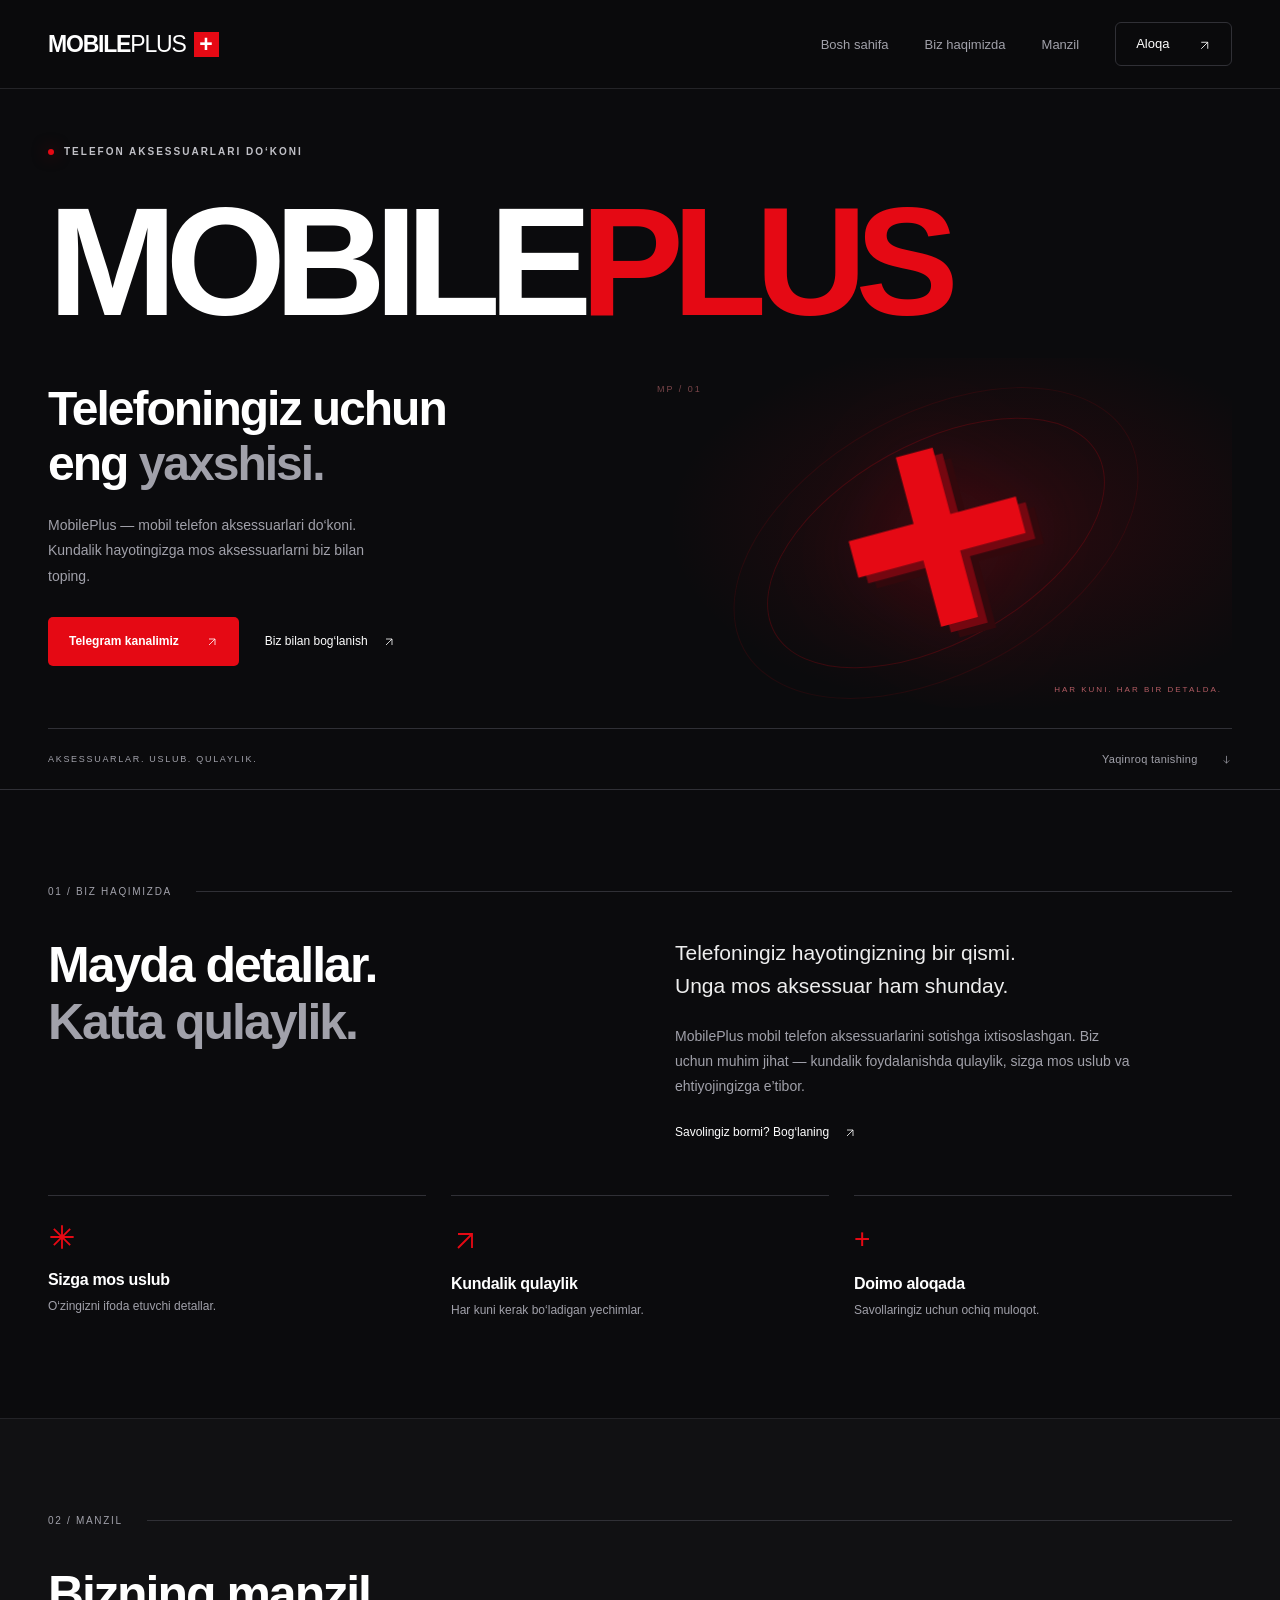
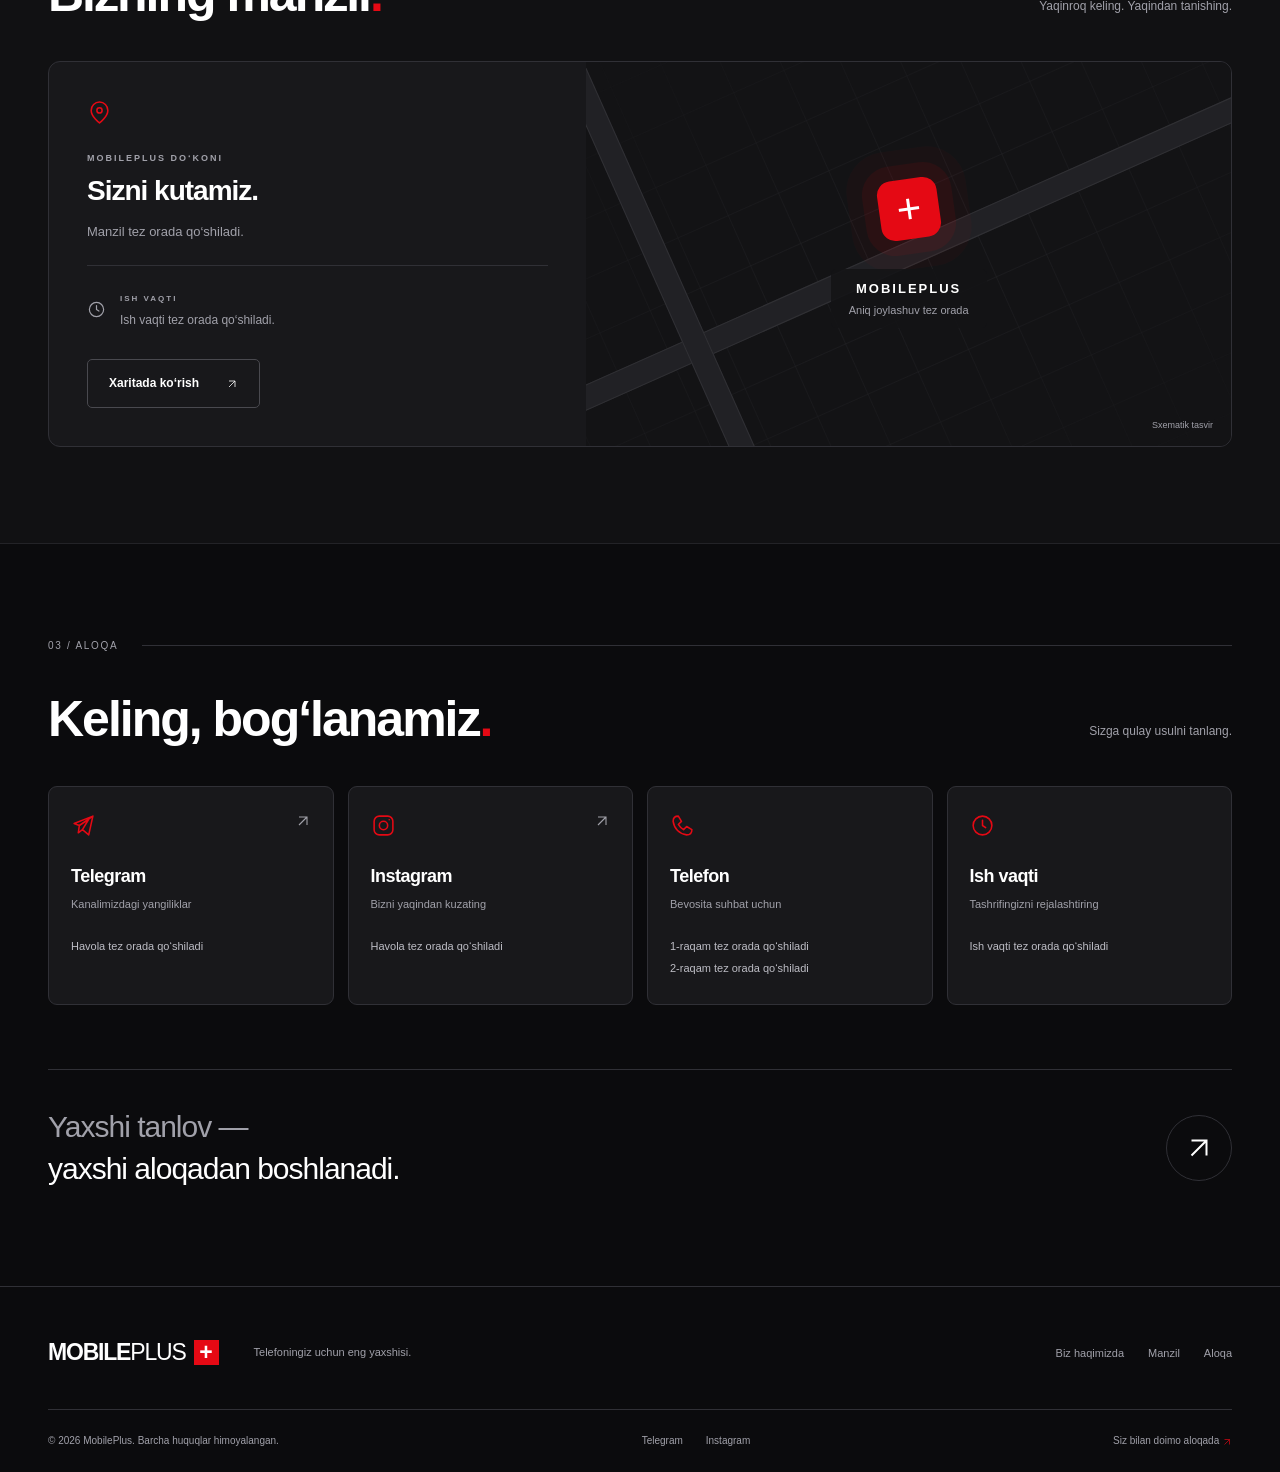
==== index.html @ b14b5998 "Build responsive Uzbek MobilePlus website" ====
<!doctype html>
<html lang="uz">
<head>
  <meta charset="utf-8">
  <meta name="viewport" content="width=device-width, initial-scale=1">
  <meta name="theme-color" content="#0B0B0D">
  <meta name="description" content="MobilePlus — telefoningiz uchun aksessuarlar do‘koni. Biz haqimizda, manzil va bog‘lanish ma’lumotlari.">
  <title>MobilePlus — Telefoningiz uchun eng yaxshisi</title>
  <link rel="stylesheet" href="styles.css">
  <script src="script.js" defer></script>
</head>
<body>
  <a class="skip-link" href="#main">Asosiy mazmunga o‘tish</a>
  <header class="header">
    <div class="container nav-wrap">
      <a class="logo" href="#bosh" aria-label="MobilePlus — bosh sahifa">MOBILE<span>PLUS</span><i aria-hidden="true">+</i></a>
      <button class="menu-toggle" aria-expanded="false" aria-controls="navigation" aria-label="Menyuni ochish"><span></span><span></span></button>
      <nav id="navigation" aria-label="Asosiy navigatsiya">
        <a href="#bosh">Bosh sahifa</a><a href="#haqimizda">Biz haqimizda</a><a href="#manzil">Manzil</a><a class="nav-contact" href="#aloqa">Aloqa <span aria-hidden="true">↗</span></a>
      </nav>
    </div>
  </header>
  <main id="main">
    <section id="bosh" class="hero">
      <div class="container hero-inner">
        <div class="eyebrow"><span class="red-dot"></span> TELEFON AKSESSUARLARI DO‘KONI</div>
        <h1>MOBILE<span>PLUS</span></h1>
        <div class="hero-bottom">
          <div class="hero-copy"><h2>Telefoningiz uchun<br>eng <em>yaxshisi.</em></h2><p data-description>MobilePlus — mobil telefon aksessuarlari do‘koni. Kundalik hayotingizga mos aksessuarlarni biz bilan toping.</p>
            <div class="actions"><a class="button primary" data-link="telegram" href="#aloqa">Telegram kanalimiz <span aria-hidden="true">↗</span></a><a class="text-link" href="#aloqa">Biz bilan bog‘lanish <span aria-hidden="true">↗</span></a></div>
          </div>
          <div class="hero-art" aria-hidden="true"><div class="orbit orbit-one"></div><div class="orbit orbit-two"></div><div class="art-plus">+</div><span class="art-label">HAR KUNI. HAR BIR DETALDA.</span><span class="art-coordinate">MP / 01</span></div>
        </div>
        <div class="hero-foot"><span>AKSESSUARLAR. USLUB. QULAYLIK.</span><a href="#haqimizda">Yaqinroq tanishing <span aria-hidden="true">↓</span></a></div>
      </div>
    </section>
    <section id="haqimizda" class="section about container reveal">
      <div class="section-label"><span>01 / BIZ HAQIMIZDA</span><span class="line"></span></div>
      <div class="about-grid"><h2>Mayda detallar.<br><span>Katta qulaylik.</span></h2><div><p class="lead">Telefoningiz hayotingizning bir qismi.<br>Unga mos aksessuar ham shunday.</p><p>MobilePlus mobil telefon aksessuarlarini sotishga ixtisoslashgan. Biz uchun muhim jihat — kundalik foydalanishda qulaylik, sizga mos uslub va ehtiyojingizga e’tibor.</p><a class="text-link" href="#aloqa">Savolingiz bormi? Bog‘laning <span aria-hidden="true">↗</span></a></div></div>
      <div class="values"><div><span class="value-icon" aria-hidden="true"><svg class="value-star" viewBox="0 0 24 24" fill="none" stroke="currentColor" stroke-width="1.6"><path d="M12 2v20M2 12h20M5 5l14 14M5 19 19 5"/></svg></span><h3>Sizga mos uslub</h3><p>O‘zingizni ifoda etuvchi detallar.</p></div><div><span class="value-icon" aria-hidden="true">↗</span><h3>Kundalik qulaylik</h3><p>Har kuni kerak bo‘ladigan yechimlar.</p></div><div><span class="value-icon" aria-hidden="true">+</span><h3>Doimo aloqada</h3><p>Savollaringiz uchun ochiq muloqot.</p></div></div>
    </section>
    <section id="manzil" class="section location-section reveal"><div class="container">
      <div class="section-label"><span>02 / MANZIL</span><span class="line"></span></div>
      <div class="section-heading"><h2>Bizning manzil<span class="red">.</span></h2><p>Yaqinroq keling. Yaqindan tanishing.</p></div>
      <div class="location-card"><div class="location-info"><span class="icon" data-icon="pin"></span><span class="small-label">MOBILEPLUS DO‘KONI</span><h3>Sizni kutamiz.</h3><p data-address>Manzil tez orada qo‘shiladi.</p><div class="hours-inline"><span class="icon" data-icon="clock"></span><div><span class="small-label">ISH VAQTI</span><p data-hours>Ish vaqti tez orada qo‘shiladi.</p></div></div><a class="button outline" data-map>Xaritada ko‘rish <span aria-hidden="true">↗</span></a></div>
      <div class="map-art"><div class="map-grid" aria-hidden="true"></div><div class="map-road road-one" aria-hidden="true"></div><div class="map-road road-two" aria-hidden="true"></div><div class="map-marker" aria-hidden="true">+</div><div class="map-caption"><strong>MOBILEPLUS</strong><span data-map-caption>Aniq joylashuv tez orada</span></div><span class="map-note">Sxematik tasvir</span></div></div>
    </div></section>
    <section id="aloqa" class="section contact container reveal">
      <div class="section-label"><span>03 / ALOQA</span><span class="line"></span></div>
      <div class="section-heading"><h2>Keling, bog‘lanamiz<span class="red">.</span></h2><p>Sizga qulay usulni tanlang.</p></div>
      <div class="contact-grid">
        <a class="contact-card" data-link="telegram"><span class="icon" data-icon="telegram"></span><span class="card-arrow" aria-hidden="true">↗</span><h3>Telegram</h3><p>Kanalimizdagi yangiliklar</p><span class="contact-value" data-status="telegram">Havola tez orada qo‘shiladi</span></a>
        <a class="contact-card" data-link="instagram"><span class="icon" data-icon="instagram"></span><span class="card-arrow" aria-hidden="true">↗</span><h3>Instagram</h3><p>Bizni yaqindan kuzating</p><span class="contact-value" data-status="instagram">Havola tez orada qo‘shiladi</span></a>
        <div class="contact-card"><span class="icon" data-icon="phone"></span><h3>Telefon</h3><p>Bevosita suhbat uchun</p><div class="phone-list" data-phones><span class="contact-value">1-raqam tez orada qo‘shiladi</span><span class="contact-value">2-raqam tez orada qo‘shiladi</span></div></div>
        <div class="contact-card"><span class="icon" data-icon="clock"></span><h3>Ish vaqti</h3><p>Tashrifingizni rejalashtiring</p><span class="contact-value" data-hours>Ish vaqti tez orada qo‘shiladi</span></div>
      </div>
      <div class="contact-banner"><span>Yaxshi tanlov —<br><strong>yaxshi aloqadan boshlanadi.</strong></span><a href="#bosh" aria-label="Bosh sahifaga qaytish">↗</a></div>
    </section>
  </main>
  <footer><div class="container"><div class="footer-top"><a class="logo" href="#bosh">MOBILE<span>PLUS</span><i aria-hidden="true">+</i></a><p>Telefoningiz uchun eng yaxshisi.</p><nav aria-label="Quyi navigatsiya"><a href="#haqimizda">Biz haqimizda</a><a href="#manzil">Manzil</a><a href="#aloqa">Aloqa</a></nav></div><div class="footer-bottom"><span>© <span data-year>2026</span> <span data-name>MobilePlus</span>. Barcha huquqlar himoyalangan.</span><div><a data-link="telegram">Telegram</a><a data-link="instagram">Instagram</a></div><span>Siz bilan doimo aloqada <span class="red">↗</span></span></div></div></footer>
</body>
</html>
---- styles.css ----
:root{--bg:#0b0b0d;--surface:#18181b;--red:#e50914;--text:#fff;--muted:#a1a1aa;--border:#303036}*{box-sizing:border-box}html{scroll-behavior:smooth;scroll-padding-top:100px}body{margin:0;background:var(--bg);color:var(--text);font-family:Arial,Helvetica,sans-serif;-webkit-font-smoothing:antialiased}a{color:inherit;text-decoration:none}button{font:inherit}a,button{-webkit-tap-highlight-color:transparent}a:focus-visible,button:focus-visible{outline:2px solid #fff;outline-offset:6px}::selection{background:var(--red);color:white}.container{width:min(1240px,calc(100% - 96px));margin-inline:auto}.header{position:sticky;top:0;z-index:20;background:#0b0b0df2;border-bottom:1px solid #242428;backdrop-filter:blur(16px)}.nav-wrap{height:88px;display:flex;align-items:center;justify-content:space-between}.logo{font-size:23px;letter-spacing:-1.2px;font-weight:900;display:inline-flex;align-items:center}.logo span{font-weight:400}.logo i{background:var(--red);font-style:normal;font-size:23px;line-height:25px;text-align:center;width:25px;height:25px;margin-left:8px;letter-spacing:0}.header nav{display:flex;align-items:center;gap:36px;font-size:13px}.header nav a{color:var(--muted);transition:color .2s}.header nav a:hover{color:#fff}.header nav .nav-contact{border:1px solid var(--border);padding:13px 20px;border-radius:6px;color:white}.nav-contact span{margin-left:25px}.menu-toggle{display:none}.hero{overflow:hidden;position:relative;border-bottom:1px solid var(--border)}.hero-inner{padding-top:57px}.eyebrow,.small-label{font-size:10px;letter-spacing:2px;font-weight:600}.eyebrow{display:flex;gap:10px;align-items:center;color:#c1c1c7}.red-dot{height:6px;width:6px;background:var(--red);border-radius:50%;box-shadow:0 0 16px #e5091480}h1{font-size:clamp(60px,12.1vw,168px);letter-spacing:-.075em;line-height:1;margin:28px 0 18px;font-weight:900;position:relative;z-index:2}h1>span{color:var(--red)}h1 sup{font-size:18px;letter-spacing:0;vertical-align:top;display:inline-block;margin:13px 0 0 12px}.hero-bottom{display:grid;grid-template-columns:1fr 1fr;min-height:370px}.hero-copy{padding:23px 0 50px;position:relative;z-index:2}h2{font-size:clamp(32px,4vw,50px);line-height:1.14;letter-spacing:-2px;margin:0;font-weight:600}.hero-copy h2{font-size:48px;line-height:1.15}.hero-copy em{font-style:normal;color:var(--muted)}p{font-size:14px;color:var(--muted);line-height:1.8}.hero-copy p{max-width:355px;margin:22px 0 28px}.actions{display:flex;align-items:center;gap:26px}.button{min-height:49px;padding:16px 21px;display:inline-flex;align-items:center;gap:27px;justify-content:space-between;border-radius:5px;font-size:12px;font-weight:600;transition:background .2s,transform .2s}.button:hover{transform:translateY(-3px)}.primary{background:var(--red)}.primary:hover{background:#fa1521}.text-link{font-size:12px;display:inline-flex;gap:15px;align-items:center}.text-link:hover{color:var(--red)}.hero-art{position:relative;display:flex;align-items:center;justify-content:center;isolation:isolate;min-height:350px;background:radial-gradient(ellipse at 60% 45%,#b405152c,transparent 65%)}.art-plus{font-size:345px;line-height:.8;font-weight:900;color:var(--red);transform:rotate(-15deg);text-shadow:8px 8px 0 #750710,15px 15px 0 #32080c;filter:drop-shadow(0 0 42px #e5091425);position:relative;top:-10px}.orbit{position:absolute;width:370px;height:200px;border:1px solid #e5091435;border-radius:50%;transform:rotate(-29deg)}.orbit-two{width:440px;height:260px;transform:rotate(-29deg);border-color:#e509141b}.art-label{position:absolute;bottom:34px;right:10px;font-size:8px;letter-spacing:2px;color:#b35c63}.art-coordinate{position:absolute;left:17px;top:26px;font-size:9px;color:#7a4549;letter-spacing:2px}.hero-foot{display:flex;justify-content:space-between;align-items:center;padding:24px 0;border-top:1px solid var(--border);font-size:9px;letter-spacing:1.7px;color:var(--muted)}.hero-foot a{letter-spacing:.3px;font-size:11px}.hero-foot a span{margin-left:20px}.section{padding-top:96px;padding-bottom:96px}.section-label{display:flex;gap:24px;align-items:center;margin-bottom:40px;font-size:10px;letter-spacing:1.7px;color:var(--muted)}.line{height:1px;background:var(--border);flex:1}.about-grid{display:grid;grid-template-columns:1fr 1fr;gap:70px}.about-grid h2 span{color:var(--muted)}.about-grid .lead{font-size:21px;line-height:1.55;color:#eee;margin-top:0}.about-grid p:not(.lead){max-width:455px}.about-grid .text-link{margin-top:12px}.values{display:grid;grid-template-columns:repeat(3,1fr);gap:25px;margin-top:55px}.values>div{border-top:1px solid var(--border);padding-top:27px}.value-icon{color:var(--red);font-size:28px}.values h3{font-size:16px;letter-spacing:-.3px;margin:20px 0 7px}.values p{font-size:12px;margin:0}.location-section{background:#111113;border-block:1px solid #232327}.section-heading{display:flex;justify-content:space-between;align-items:end;margin-bottom:38px;gap:25px}.section-heading p{font-size:12px;margin:0 0 5px}.red{color:var(--red)}.location-card{display:grid;grid-template-columns:1fr 1.2fr;border:1px solid var(--border);border-radius:12px;overflow:hidden;background:var(--surface)}.location-info{padding:38px}.icon{width:25px;height:25px;display:block;color:var(--red)}.icon svg{width:100%;height:100%;stroke:currentColor;stroke-width:1.5;fill:none;stroke-linecap:round;stroke-linejoin:round}.location-info>.small-label{display:block;color:var(--muted);margin-top:28px;font-size:9px}.location-info h3{font-size:28px;letter-spacing:-1px;margin:12px 0}.location-info>p{font-size:13px}.hours-inline{display:flex;gap:14px;align-items:center;border-top:1px solid var(--border);padding:21px 0;margin-top:22px}.hours-inline .icon{color:var(--muted);width:19px}.hours-inline .small-label{color:var(--muted);font-size:8px}.hours-inline p{margin:5px 0 0;font-size:12px}.outline{border:1px solid #49494f;margin-top:6px}.map-art{position:relative;min-height:350px;background:#131315;overflow:hidden;display:flex;align-items:center;justify-content:center;flex-direction:column}.map-grid{position:absolute;inset:-50%;background-image:linear-gradient(#29292d80 1px,transparent 1px),linear-gradient(90deg,#29292d80 1px,transparent 1px);background-size:55px 55px;transform:rotate(-24deg);mask-image:radial-gradient(ellipse,#000,transparent 65%)}.map-road{height:24px;position:absolute;background:#212125;border-block:1px solid #303034;width:150%;transform:rotate(-24deg)}.road-two{transform:rotate(66deg);width:110%;left:-50%;top:25%}.map-marker{position:relative;background:var(--red);width:60px;height:60px;display:grid;place-items:center;font-size:42px;border-radius:14px;box-shadow:0 0 0 15px #e5091414,0 0 0 30px #e5091408;transform:rotate(-8deg)}.map-caption{position:relative;text-align:center;margin-top:30px;background:#131315db;padding:12px 18px;border-radius:5px}.map-caption strong{font-size:13px;letter-spacing:2px;display:block}.map-caption span{font-size:11px;color:var(--muted);display:block;margin-top:8px}.map-note{position:absolute;bottom:16px;right:18px;font-size:9px;color:#a1a1aa}.contact-grid{display:grid;grid-template-columns:repeat(4,1fr);gap:14px}.contact-card{position:relative;padding:26px 22px;background:var(--surface);border:1px solid var(--border);border-radius:9px;transition:border-color .2s,transform .2s}.contact-card[href]:hover{border-color:var(--red);transform:translateY(-4px)}.card-arrow{position:absolute;right:22px;top:25px;color:var(--muted)}.contact-card h3{margin:28px 0 8px;font-size:18px;letter-spacing:-.5px}.contact-card p{font-size:11px;margin:0 0 23px}.contact-value{font-size:11px;line-height:1.6;color:#bdbdc5;display:block}.phone-list{display:grid;gap:5px}.phone-list a:hover{color:white}.contact-banner{margin-top:64px;border-top:1px solid var(--border);padding-top:36px;display:flex;align-items:center;justify-content:space-between}.contact-banner>span{font-size:30px;letter-spacing:-1px;line-height:1.4;color:var(--muted)}.contact-banner strong{font-weight:500;color:#fff}.contact-banner>a{height:66px;width:66px;border:1px solid var(--border);border-radius:50%;display:grid;place-items:center;font-size:30px;transition:background .2s}.contact-banner>a:hover{background:var(--red)}footer{border-top:1px solid var(--border);padding:45px 0 25px}.footer-top{display:flex;align-items:center;gap:35px;padding-bottom:36px}.footer-top p{font-size:11px}.footer-top nav{margin-left:auto;display:flex;gap:24px;font-size:11px;color:var(--muted)}.footer-bottom{border-top:1px solid var(--border);padding-top:25px;display:flex;justify-content:space-between;gap:20px;color:var(--muted);font-size:10px}.footer-bottom>div{display:flex;gap:23px}a[aria-disabled=true]{cursor:default}.skip-link{position:fixed;top:-100px;left:20px;padding:15px;background:var(--red);z-index:100}.skip-link:focus{top:10px}.reveal{opacity:1}.js-motion .reveal{opacity:0;transform:translateY(18px);transition:opacity .6s,transform .6s}.js-motion .reveal.visible{opacity:1;transform:none}
@media(min-width:1500px){h1{font-size:168px}}@media(max-width:1000px){.container{width:calc(100% - 56px)}.header nav{gap:23px}.hero-copy h2{font-size:39px}.actions{gap:18px;flex-wrap:wrap}.hero-art{min-height:360px}.art-plus{font-size:280px}.orbit{width:290px;height:170px}.orbit-two{width:350px;height:220px}.contact-grid{grid-template-columns:repeat(2,1fr)}.contact-card{padding:28px}.about-grid{gap:35px}.footer-top{gap:20px}.footer-top nav{gap:15px}}
@media(max-width:640px){.container{width:calc(100% - 40px)}.nav-wrap{height:72px}.logo{font-size:20px}.logo i{width:22px;height:22px;line-height:22px}.menu-toggle{display:flex;width:42px;height:42px;flex-direction:column;justify-content:center;gap:6px;background:transparent;border:1px solid var(--border);border-radius:6px;padding:11px;color:white}.menu-toggle span{height:1px;background:currentColor;width:18px;transition:transform .2s}.menu-toggle[aria-expanded=true] span:first-child{transform:translateY(3.5px) rotate(45deg)}.menu-toggle[aria-expanded=true] span:last-child{transform:translateY(-3.5px) rotate(-45deg)}.header nav{display:none;position:absolute;top:72px;left:0;right:0;background:#111113;padding:25px 20px;border-bottom:1px solid var(--border);align-items:stretch;gap:22px}.header nav.open{display:flex;flex-direction:column}.header nav .nav-contact{padding:0;border:0}.hero-inner{padding-top:35px}.eyebrow{font-size:8px;letter-spacing:1.5px}h1{font-size:clamp(43px,12.1vw,78px);margin:29px 0 15px}h1 sup{font-size:9px;margin:5px 0 0 6px}.hero-bottom{grid-template-columns:1fr}.hero-copy{padding:15px 0 15px}.hero-copy h2{font-size:38px;letter-spacing:-1.8px}.hero-copy p{font-size:13px;max-width:310px}.actions{gap:22px}.button{font-size:11px;padding:15px 17px;gap:20px}.text-link{font-size:11px}.hero-art{min-height:270px;margin-top:12px}.art-plus{font-size:250px}.orbit{width:260px;height:145px}.orbit-two{width:320px;height:190px}.art-label{font-size:7px;bottom:17px}.art-coordinate{top:12px}.hero-foot{font-size:7px;letter-spacing:.7px;gap:12px;padding:20px 0}.hero-foot a{font-size:9px}.hero-foot a span{margin-left:7px}.section{padding-block:60px}.section-label{font-size:8px;margin-bottom:30px;gap:14px}h2{font-size:34px;letter-spacing:-1.5px}.about-grid{grid-template-columns:1fr;gap:28px}.about-grid .lead{font-size:19px}.about-grid p:not(.lead){font-size:13px}.values{grid-template-columns:1fr;gap:23px;margin-top:35px}.values>div{display:grid;grid-template-columns:32px 1fr;column-gap:15px;padding-top:20px}.value-icon{grid-row:span 2;font-size:26px}.values h3{margin:0 0 7px;font-size:15px}.values p{font-size:12px}.section-heading{align-items:start;flex-direction:column;gap:14px;margin-bottom:25px}.location-card{grid-template-columns:1fr}.location-info{padding:27px}.location-info h3{font-size:26px}.map-art{min-height:280px;border-top:1px solid var(--border)}.contact-grid{gap:12px}.contact-card{padding:20px 16px;min-width:0}.contact-card h3{font-size:17px;margin-top:25px}.contact-card p{font-size:10px;line-height:1.6;min-height:32px;margin-bottom:14px}.contact-value{font-size:10px;overflow-wrap:anywhere}.card-arrow{right:16px;top:20px}.contact-banner{margin-top:40px;padding-top:27px;gap:15px}.contact-banner>span{font-size:23px}.contact-banner>a{width:46px;height:46px;flex-shrink:0;font-size:24px}.footer-top{flex-wrap:wrap;gap:10px;padding-bottom:25px}.footer-top .logo{width:100%}.footer-top p{margin:6px 0}.footer-top nav{margin:15px 0 0;width:100%;gap:25px}.footer-bottom{flex-wrap:wrap;line-height:1.7;font-size:9px}.footer-bottom>span:first-child{width:100%}footer{padding-top:32px}}
@media(prefers-reduced-motion:reduce){html{scroll-behavior:auto}*,*::before,*::after{transition:none!important;animation:none!important}.js-motion .reveal{opacity:1;transform:none}}

.direction-icon{width:1em;height:1em;display:inline-block;vertical-align:middle}.value-icon{font-variant-emoji:text}

/* The live map inherits the same responsive footprint as its placeholder. */
.map-frame{position:absolute;inset:0;width:100%;height:100%;border:0;color-scheme:light}
@media(max-width:640px){
  html:not(.js-nav) .nav-wrap{height:auto;min-height:72px;flex-wrap:wrap;padding-block:20px;gap:20px}
  html:not(.js-nav) .menu-toggle{display:none}
  html:not(.js-nav) .header nav{display:flex;position:static;flex-wrap:wrap;width:100%;padding:0;border:0;background:none;gap:18px}
}

.value-star{width:28px;height:28px;display:block}
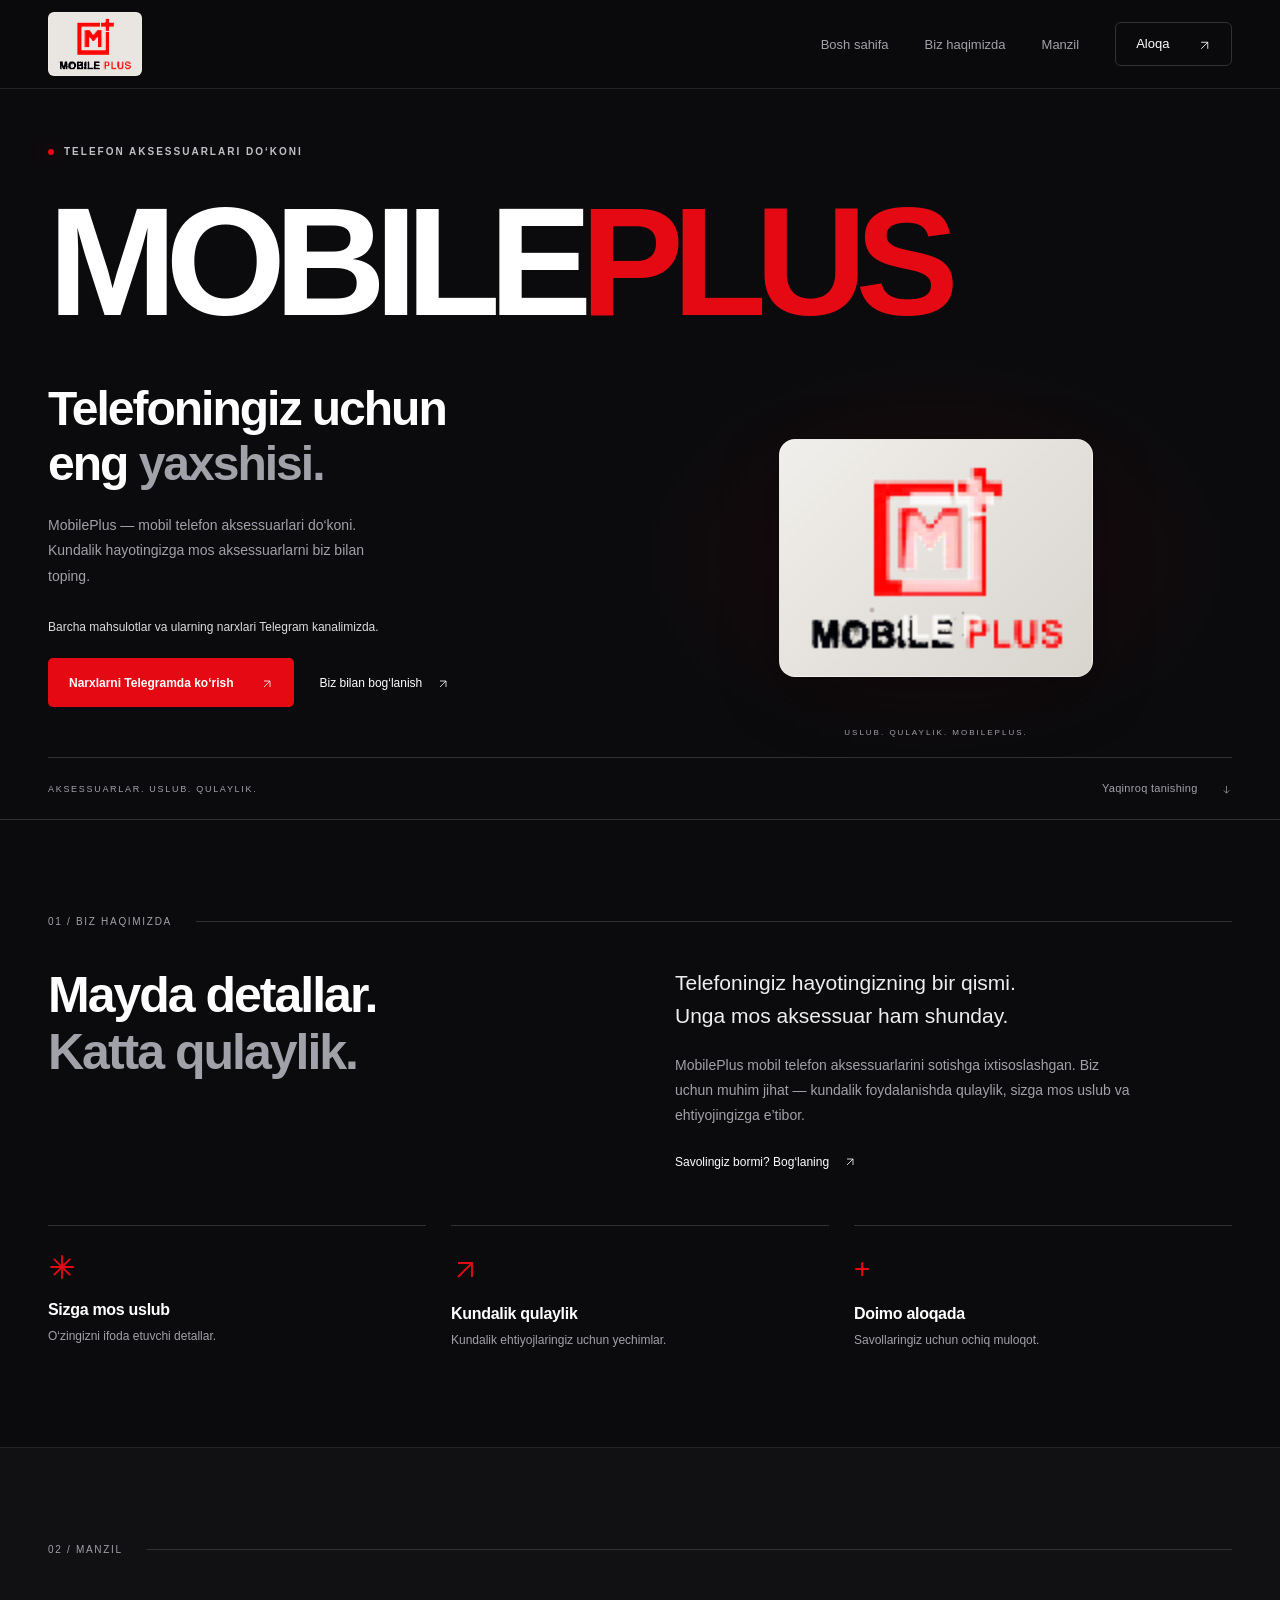
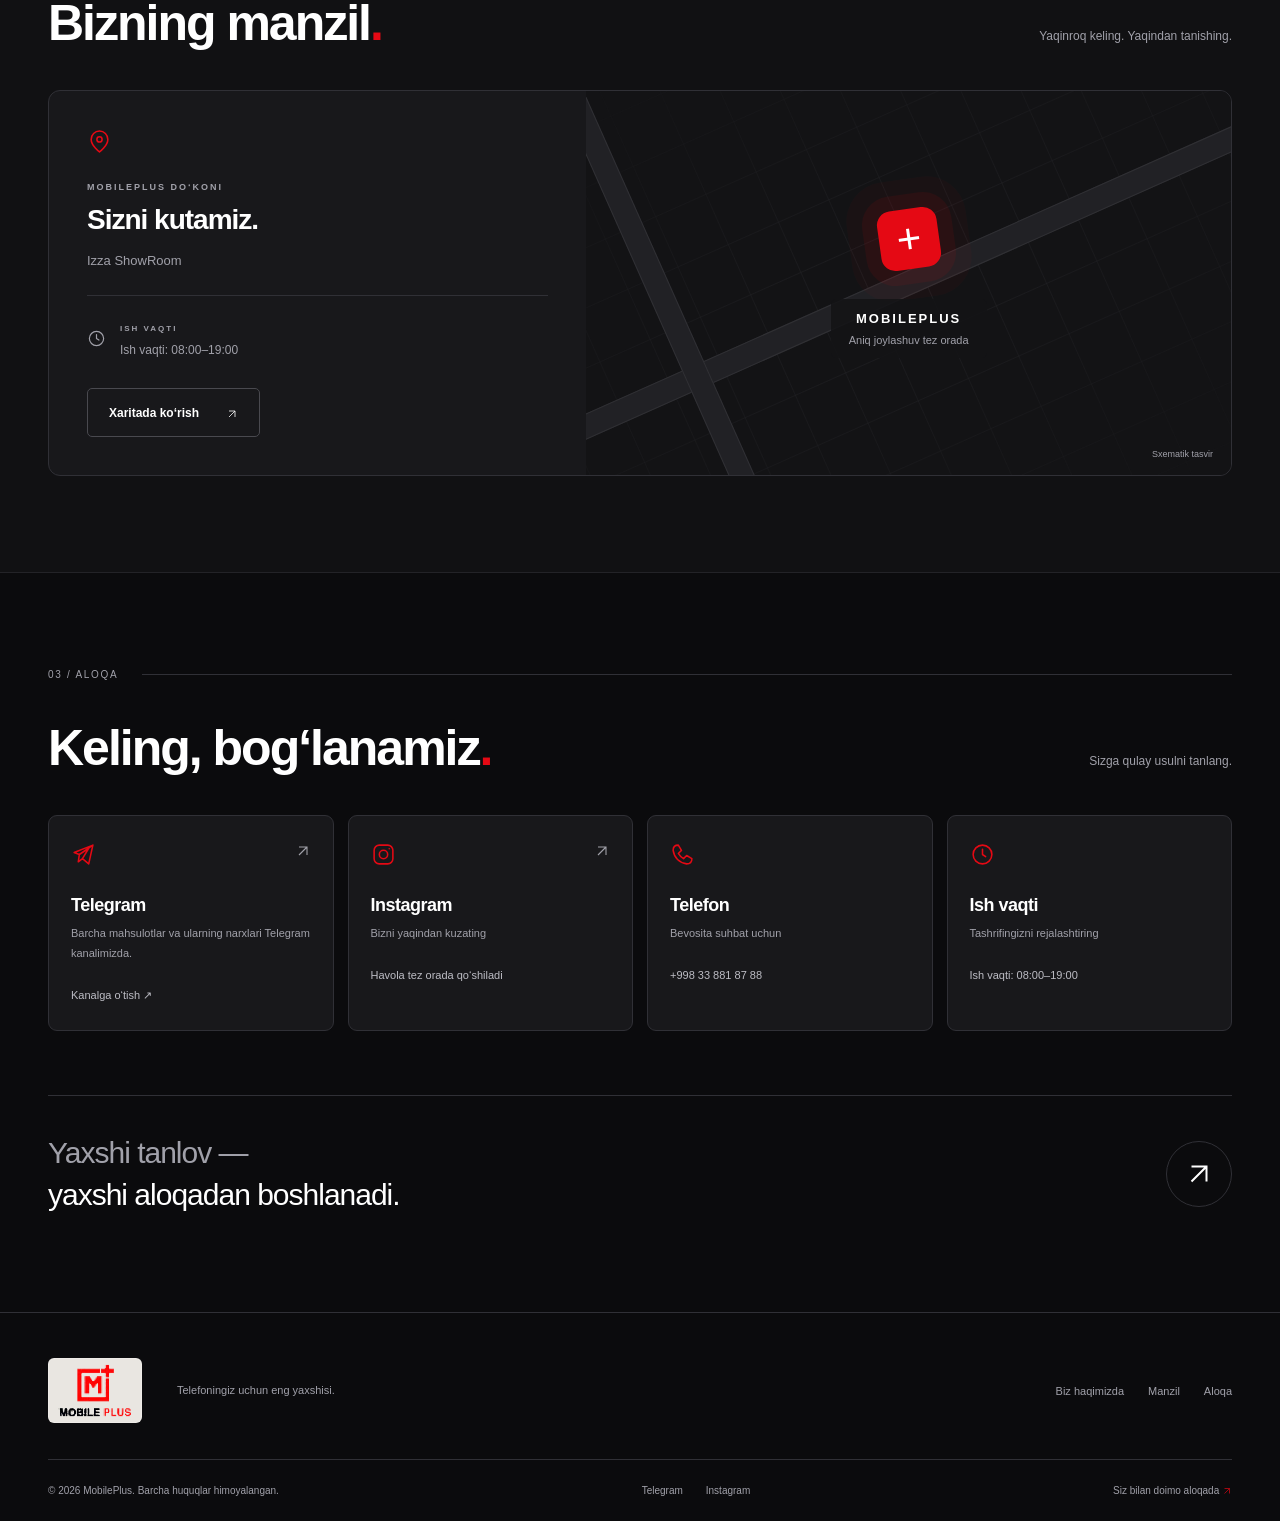
==== commit 2ac4bebb: "Integrate official animated MobilePlus logo and store details" ====
--- a/index.html
+++ b/index.html
@@ -13,7 +13,7 @@
   <a class="skip-link" href="#main">Asosiy mazmunga o‘tish</a>
   <header class="header">
     <div class="container nav-wrap">
-      <a class="logo" href="#bosh" aria-label="MobilePlus — bosh sahifa">MOBILE<span>PLUS</span><i aria-hidden="true">+</i></a>
+      <a class="logo" href="#bosh" aria-label="MobilePlus — bosh sahifa"><span class="logo-plate"><img src="assets/mobileplus-logo-static.png" width="134" height="96" alt="MobilePlus"></span></a>
       <button class="menu-toggle" aria-expanded="false" aria-controls="navigation" aria-label="Menyuni ochish"><span></span><span></span></button>
       <nav id="navigation" aria-label="Asosiy navigatsiya">
         <a href="#bosh">Bosh sahifa</a><a href="#haqimizda">Biz haqimizda</a><a href="#manzil">Manzil</a><a class="nav-contact" href="#aloqa">Aloqa <span aria-hidden="true">↗</span></a>
@@ -27,9 +27,17 @@
         <h1>MOBILE<span>PLUS</span></h1>
         <div class="hero-bottom">
           <div class="hero-copy"><h2>Telefoningiz uchun<br>eng <em>yaxshisi.</em></h2><p data-description>MobilePlus — mobil telefon aksessuarlari do‘koni. Kundalik hayotingizga mos aksessuarlarni biz bilan toping.</p>
-            <div class="actions"><a class="button primary" data-link="telegram" href="#aloqa">Telegram kanalimiz <span aria-hidden="true">↗</span></a><a class="text-link" href="#aloqa">Biz bilan bog‘lanish <span aria-hidden="true">↗</span></a></div>
+            <p class="telegram-note">Barcha mahsulotlar va ularning narxlari Telegram kanalimizda.</p><div class="actions"><a class="button primary" data-link="telegram" href="https://t.me/+aIpqQbcHotplNzcy">Narxlarni Telegramda ko‘rish <span aria-hidden="true">↗</span></a><a class="text-link" href="#aloqa">Biz bilan bog‘lanish <span aria-hidden="true">↗</span></a></div>
           </div>
-          <div class="hero-art" aria-hidden="true"><div class="orbit orbit-one"></div><div class="orbit orbit-two"></div><div class="art-plus">+</div><span class="art-label">HAR KUNI. HAR BIR DETALDA.</span><span class="art-coordinate">MP / 01</span></div>
+          <div class="hero-art official-art">
+            <div class="official-logo-panel">
+              <picture>
+                <source media="(prefers-reduced-motion: reduce)" srcset="assets/mobileplus-logo-static.png">
+                <img class="official-animation" src="assets/mobileplus-logo.webp" width="134" height="96" alt="MobilePlus rasmiy logotipi" data-logo-animation>
+              </picture>
+            </div>
+            <span class="art-label">USLUB. QULAYLIK. MOBILEPLUS.</span>
+          </div>
         </div>
         <div class="hero-foot"><span>AKSESSUARLAR. USLUB. QULAYLIK.</span><a href="#haqimizda">Yaqinroq tanishing <span aria-hidden="true">↓</span></a></div>
       </div>
@@ -37,26 +45,26 @@
     <section id="haqimizda" class="section about container reveal">
       <div class="section-label"><span>01 / BIZ HAQIMIZDA</span><span class="line"></span></div>
       <div class="about-grid"><h2>Mayda detallar.<br><span>Katta qulaylik.</span></h2><div><p class="lead">Telefoningiz hayotingizning bir qismi.<br>Unga mos aksessuar ham shunday.</p><p>MobilePlus mobil telefon aksessuarlarini sotishga ixtisoslashgan. Biz uchun muhim jihat — kundalik foydalanishda qulaylik, sizga mos uslub va ehtiyojingizga e’tibor.</p><a class="text-link" href="#aloqa">Savolingiz bormi? Bog‘laning <span aria-hidden="true">↗</span></a></div></div>
-      <div class="values"><div><span class="value-icon" aria-hidden="true"><svg class="value-star" viewBox="0 0 24 24" fill="none" stroke="currentColor" stroke-width="1.6"><path d="M12 2v20M2 12h20M5 5l14 14M5 19 19 5"/></svg></span><h3>Sizga mos uslub</h3><p>O‘zingizni ifoda etuvchi detallar.</p></div><div><span class="value-icon" aria-hidden="true">↗</span><h3>Kundalik qulaylik</h3><p>Har kuni kerak bo‘ladigan yechimlar.</p></div><div><span class="value-icon" aria-hidden="true">+</span><h3>Doimo aloqada</h3><p>Savollaringiz uchun ochiq muloqot.</p></div></div>
+      <div class="values"><div><span class="value-icon" aria-hidden="true"><svg class="value-star" viewBox="0 0 24 24" fill="none" stroke="currentColor" stroke-width="1.6"><path d="M12 2v20M2 12h20M5 5l14 14M5 19 19 5"/></svg></span><h3>Sizga mos uslub</h3><p>O‘zingizni ifoda etuvchi detallar.</p></div><div><span class="value-icon" aria-hidden="true">↗</span><h3>Kundalik qulaylik</h3><p>Kundalik ehtiyojlaringiz uchun yechimlar.</p></div><div><span class="value-icon" aria-hidden="true">+</span><h3>Doimo aloqada</h3><p>Savollaringiz uchun ochiq muloqot.</p></div></div>
     </section>
     <section id="manzil" class="section location-section reveal"><div class="container">
       <div class="section-label"><span>02 / MANZIL</span><span class="line"></span></div>
       <div class="section-heading"><h2>Bizning manzil<span class="red">.</span></h2><p>Yaqinroq keling. Yaqindan tanishing.</p></div>
-      <div class="location-card"><div class="location-info"><span class="icon" data-icon="pin"></span><span class="small-label">MOBILEPLUS DO‘KONI</span><h3>Sizni kutamiz.</h3><p data-address>Manzil tez orada qo‘shiladi.</p><div class="hours-inline"><span class="icon" data-icon="clock"></span><div><span class="small-label">ISH VAQTI</span><p data-hours>Ish vaqti tez orada qo‘shiladi.</p></div></div><a class="button outline" data-map>Xaritada ko‘rish <span aria-hidden="true">↗</span></a></div>
+      <div class="location-card"><div class="location-info"><span class="icon" data-icon="pin"></span><span class="small-label">MOBILEPLUS DO‘KONI</span><h3>Sizni kutamiz.</h3><p data-address>Izza ShowRoom</p><div class="hours-inline"><span class="icon" data-icon="clock"></span><div><span class="small-label">ISH VAQTI</span><p data-hours>Ish vaqti: 08:00–19:00</p></div></div><a class="button outline" data-map>Xaritada ko‘rish <span aria-hidden="true">↗</span></a></div>
       <div class="map-art"><div class="map-grid" aria-hidden="true"></div><div class="map-road road-one" aria-hidden="true"></div><div class="map-road road-two" aria-hidden="true"></div><div class="map-marker" aria-hidden="true">+</div><div class="map-caption"><strong>MOBILEPLUS</strong><span data-map-caption>Aniq joylashuv tez orada</span></div><span class="map-note">Sxematik tasvir</span></div></div>
     </div></section>
     <section id="aloqa" class="section contact container reveal">
       <div class="section-label"><span>03 / ALOQA</span><span class="line"></span></div>
       <div class="section-heading"><h2>Keling, bog‘lanamiz<span class="red">.</span></h2><p>Sizga qulay usulni tanlang.</p></div>
       <div class="contact-grid">
-        <a class="contact-card" data-link="telegram"><span class="icon" data-icon="telegram"></span><span class="card-arrow" aria-hidden="true">↗</span><h3>Telegram</h3><p>Kanalimizdagi yangiliklar</p><span class="contact-value" data-status="telegram">Havola tez orada qo‘shiladi</span></a>
+        <a class="contact-card" data-link="telegram" href="https://t.me/+aIpqQbcHotplNzcy"><span class="icon" data-icon="telegram"></span><span class="card-arrow" aria-hidden="true">↗</span><h3>Telegram</h3><p>Barcha mahsulotlar va ularning narxlari Telegram kanalimizda.</p><span class="contact-value" data-status="telegram">Kanalga o‘tish ↗</span></a>
         <a class="contact-card" data-link="instagram"><span class="icon" data-icon="instagram"></span><span class="card-arrow" aria-hidden="true">↗</span><h3>Instagram</h3><p>Bizni yaqindan kuzating</p><span class="contact-value" data-status="instagram">Havola tez orada qo‘shiladi</span></a>
-        <div class="contact-card"><span class="icon" data-icon="phone"></span><h3>Telefon</h3><p>Bevosita suhbat uchun</p><div class="phone-list" data-phones><span class="contact-value">1-raqam tez orada qo‘shiladi</span><span class="contact-value">2-raqam tez orada qo‘shiladi</span></div></div>
-        <div class="contact-card"><span class="icon" data-icon="clock"></span><h3>Ish vaqti</h3><p>Tashrifingizni rejalashtiring</p><span class="contact-value" data-hours>Ish vaqti tez orada qo‘shiladi</span></div>
+        <div class="contact-card"><span class="icon" data-icon="phone"></span><h3>Telefon</h3><p>Bevosita suhbat uchun</p><div class="phone-list" data-phones><a class="contact-value" href="tel:+998338818788">+998 33 881 87 88</a></div></div>
+        <div class="contact-card"><span class="icon" data-icon="clock"></span><h3>Ish vaqti</h3><p>Tashrifingizni rejalashtiring</p><span class="contact-value" data-hours>Ish vaqti: 08:00–19:00</span></div>
       </div>
       <div class="contact-banner"><span>Yaxshi tanlov —<br><strong>yaxshi aloqadan boshlanadi.</strong></span><a href="#bosh" aria-label="Bosh sahifaga qaytish">↗</a></div>
     </section>
   </main>
-  <footer><div class="container"><div class="footer-top"><a class="logo" href="#bosh">MOBILE<span>PLUS</span><i aria-hidden="true">+</i></a><p>Telefoningiz uchun eng yaxshisi.</p><nav aria-label="Quyi navigatsiya"><a href="#haqimizda">Biz haqimizda</a><a href="#manzil">Manzil</a><a href="#aloqa">Aloqa</a></nav></div><div class="footer-bottom"><span>© <span data-year>2026</span> <span data-name>MobilePlus</span>. Barcha huquqlar himoyalangan.</span><div><a data-link="telegram">Telegram</a><a data-link="instagram">Instagram</a></div><span>Siz bilan doimo aloqada <span class="red">↗</span></span></div></div></footer>
+  <footer><div class="container"><div class="footer-top"><a class="logo" href="#bosh"><span class="logo-plate"><img src="assets/mobileplus-logo-static.png" width="134" height="96" alt="MobilePlus"></span></a><p>Telefoningiz uchun eng yaxshisi.</p><nav aria-label="Quyi navigatsiya"><a href="#haqimizda">Biz haqimizda</a><a href="#manzil">Manzil</a><a href="#aloqa">Aloqa</a></nav></div><div class="footer-bottom"><span>© <span data-year>2026</span> <span data-name>MobilePlus</span>. Barcha huquqlar himoyalangan.</span><div><a data-link="telegram" href="https://t.me/+aIpqQbcHotplNzcy">Telegram</a><a data-link="instagram">Instagram</a></div><span>Siz bilan doimo aloqada <span class="red">↗</span></span></div></div></footer>
 </body>
 </html>
--- a/styles.css
+++ b/styles.css
@@ -14,3 +14,15 @@
 }
 
 .value-star{width:28px;height:28px;display:block}
+
+/* The source wordmark has black lettering: a soft light surface preserves it
+   without recolouring the official artwork. Dimensions retain its 134:96 ratio. */
+.logo-plate{display:flex;align-items:center;justify-content:center;background:#e9e6e1;border:1px solid #fff3;border-radius:6px;padding:4px 8px}
+.logo-plate img{display:block;width:76px;height:auto;object-fit:contain}
+.official-art{background:radial-gradient(ellipse at center,#e5091418,transparent 70%)}
+.official-logo-panel{padding:22px;border-radius:16px;background:linear-gradient(135deg,#f1efeb,#d8d4ce);box-shadow:0 18px 60px #0005;border:1px solid #fff4}
+.official-logo-panel picture{display:block}
+.official-animation{display:block;width:268px;max-width:100%;height:auto;object-fit:contain}
+.hero-copy .telegram-note{color:#ddd;margin:0 0 20px;font-size:12px;max-width:360px}
+.official-art .art-label{color:var(--muted);right:auto;bottom:20px}
+@media(max-width:640px){.logo-plate{padding:3px 7px}.logo-plate img{width:62px}.official-animation{width:234px}.official-logo-panel{padding:20px}.official-art{min-height:290px}.footer-top .logo{width:auto}}
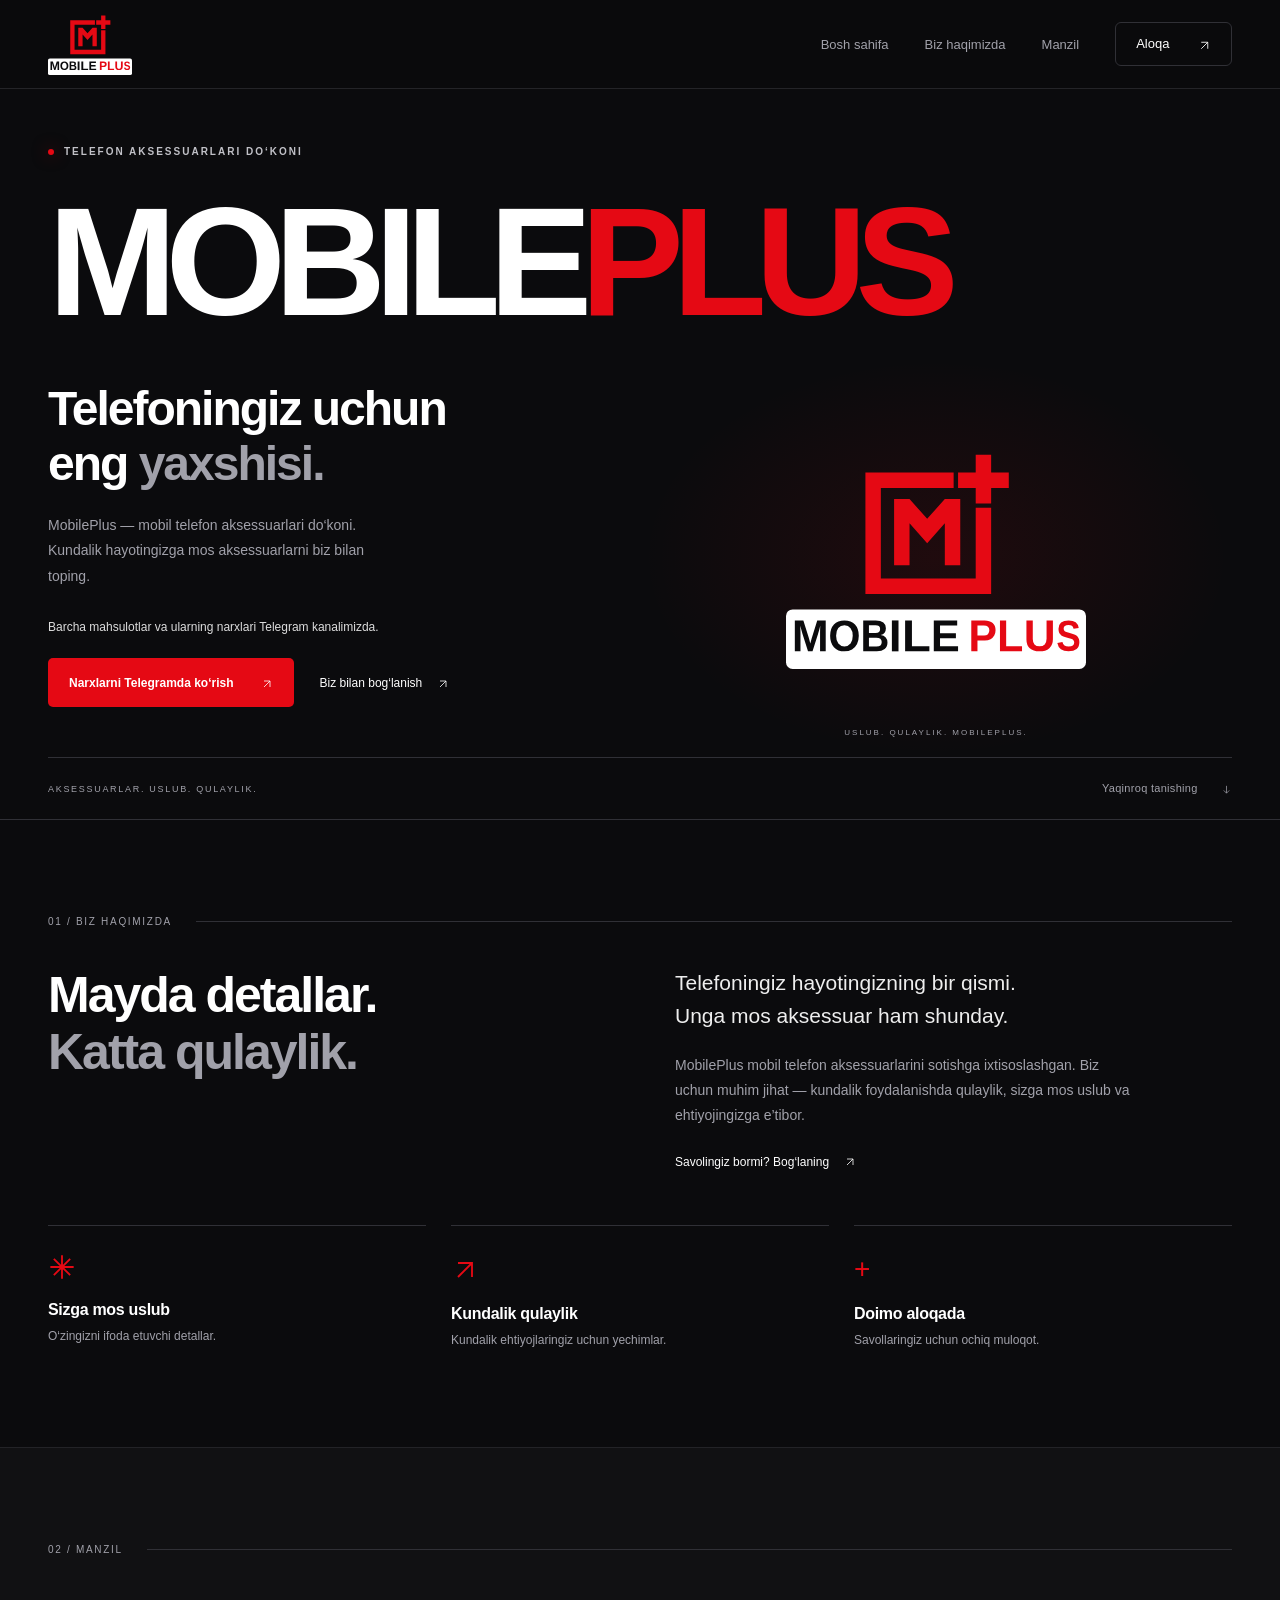
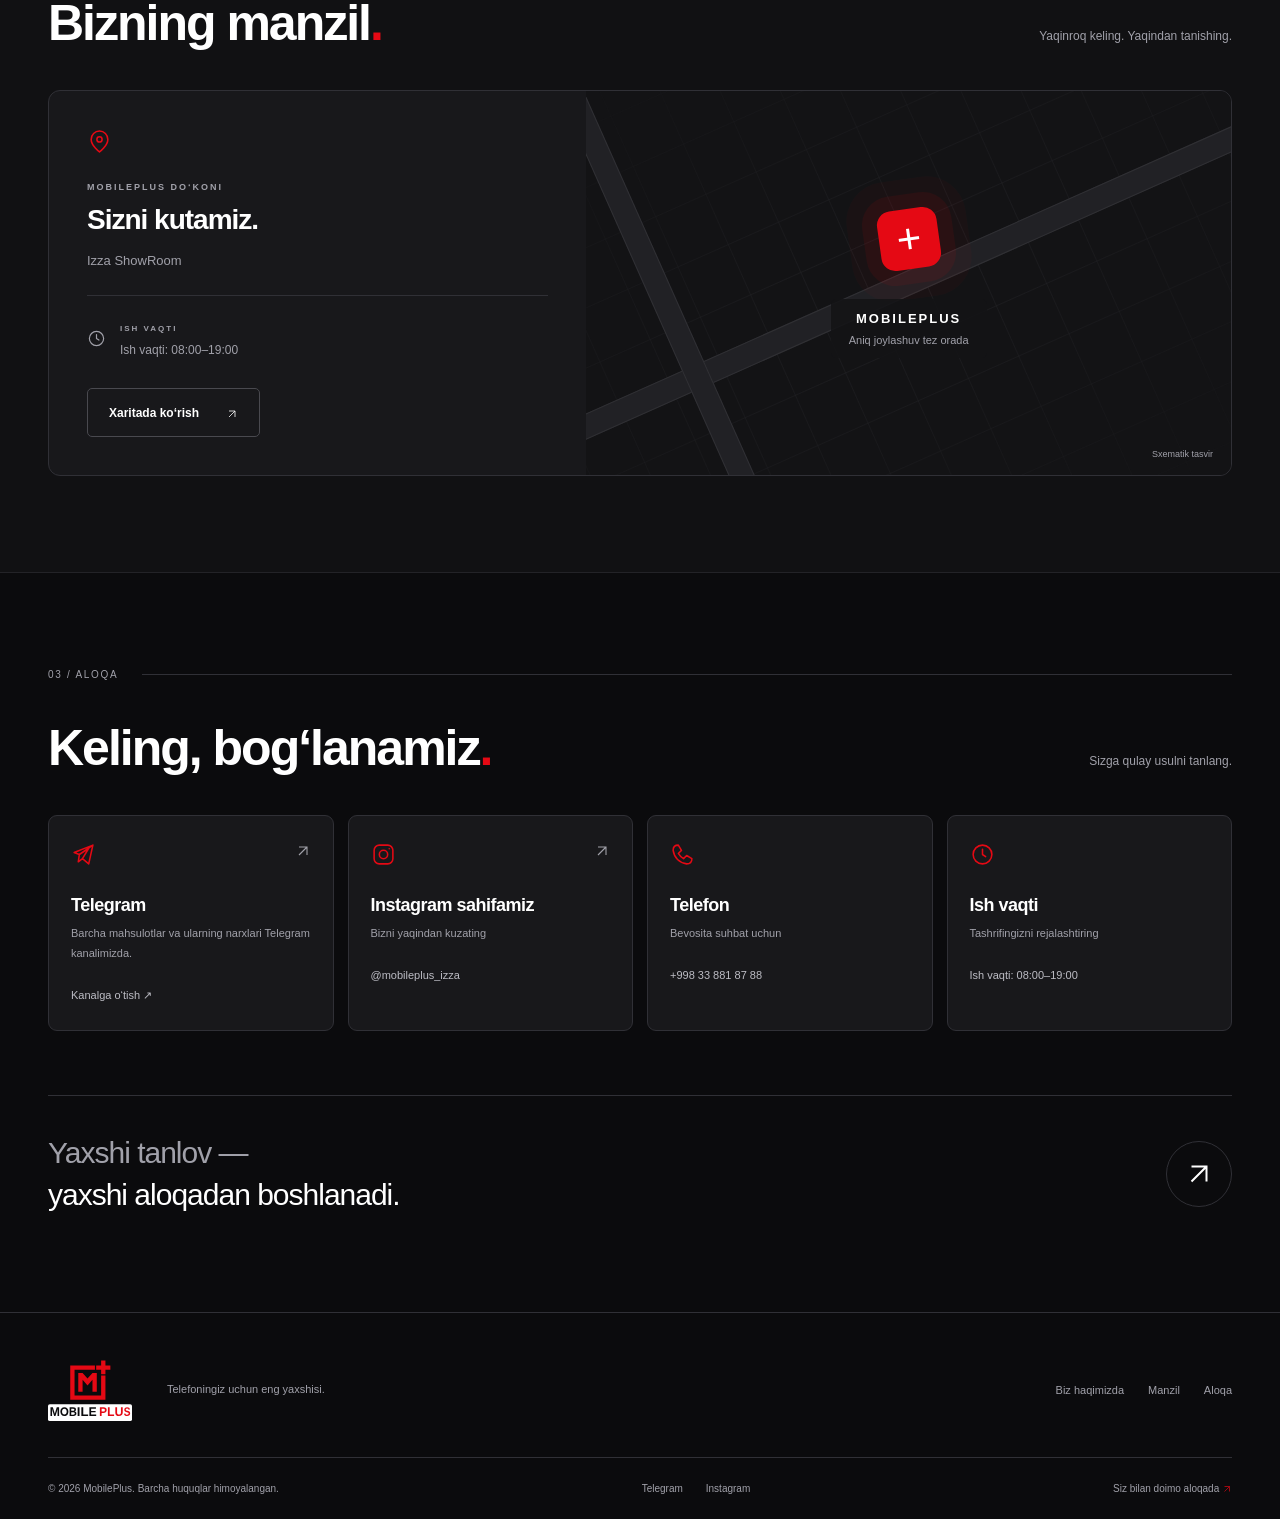
==== commit ebeaecd1: "Replace raster logo with SVG and activate official Instagram" ====
--- a/index.html
+++ b/index.html
@@ -13,7 +13,7 @@
   <a class="skip-link" href="#main">Asosiy mazmunga o‘tish</a>
   <header class="header">
     <div class="container nav-wrap">
-      <a class="logo" href="#bosh" aria-label="MobilePlus — bosh sahifa"><span class="logo-plate"><img src="assets/mobileplus-logo-static.png" width="134" height="96" alt="MobilePlus"></span></a>
+      <a class="logo" href="#bosh" aria-label="MobilePlus — bosh sahifa"><img class="brand-vector" src="assets/mobileplus-logo.svg" width="136" height="101" alt="MobilePlus"></a>
       <button class="menu-toggle" aria-expanded="false" aria-controls="navigation" aria-label="Menyuni ochish"><span></span><span></span></button>
       <nav id="navigation" aria-label="Asosiy navigatsiya">
         <a href="#bosh">Bosh sahifa</a><a href="#haqimizda">Biz haqimizda</a><a href="#manzil">Manzil</a><a class="nav-contact" href="#aloqa">Aloqa <span aria-hidden="true">↗</span></a>
@@ -30,12 +30,7 @@
             <p class="telegram-note">Barcha mahsulotlar va ularning narxlari Telegram kanalimizda.</p><div class="actions"><a class="button primary" data-link="telegram" href="https://t.me/+aIpqQbcHotplNzcy">Narxlarni Telegramda ko‘rish <span aria-hidden="true">↗</span></a><a class="text-link" href="#aloqa">Biz bilan bog‘lanish <span aria-hidden="true">↗</span></a></div>
           </div>
           <div class="hero-art official-art">
-            <div class="official-logo-panel">
-              <picture>
-                <source media="(prefers-reduced-motion: reduce)" srcset="assets/mobileplus-logo-static.png">
-                <img class="official-animation" src="assets/mobileplus-logo.webp" width="134" height="96" alt="MobilePlus rasmiy logotipi" data-logo-animation>
-              </picture>
-            </div>
+            <img class="official-vector" src="assets/mobileplus-logo.svg" width="136" height="101" alt="MobilePlus rasmiy logotipi">
             <span class="art-label">USLUB. QULAYLIK. MOBILEPLUS.</span>
           </div>
         </div>
@@ -58,13 +53,13 @@
       <div class="section-heading"><h2>Keling, bog‘lanamiz<span class="red">.</span></h2><p>Sizga qulay usulni tanlang.</p></div>
       <div class="contact-grid">
         <a class="contact-card" data-link="telegram" href="https://t.me/+aIpqQbcHotplNzcy"><span class="icon" data-icon="telegram"></span><span class="card-arrow" aria-hidden="true">↗</span><h3>Telegram</h3><p>Barcha mahsulotlar va ularning narxlari Telegram kanalimizda.</p><span class="contact-value" data-status="telegram">Kanalga o‘tish ↗</span></a>
-        <a class="contact-card" data-link="instagram"><span class="icon" data-icon="instagram"></span><span class="card-arrow" aria-hidden="true">↗</span><h3>Instagram</h3><p>Bizni yaqindan kuzating</p><span class="contact-value" data-status="instagram">Havola tez orada qo‘shiladi</span></a>
+        <a class="contact-card" data-link="instagram" href="https://www.instagram.com/mobileplus_izza/" target="_blank" rel="noopener noreferrer"><span class="icon" data-icon="instagram"><svg viewBox="0 0 24 24" aria-hidden="true"><rect x="3" y="3" width="18" height="18" rx="5"/><circle cx="12" cy="12" r="4"/><circle cx="17.5" cy="6.5" r=".75" fill="currentColor" stroke="none"/></svg></span><span class="card-arrow" aria-hidden="true">↗</span><h3>Instagram sahifamiz</h3><p>Bizni yaqindan kuzating</p><span class="contact-value" data-instagram-username>@mobileplus_izza</span></a>
         <div class="contact-card"><span class="icon" data-icon="phone"></span><h3>Telefon</h3><p>Bevosita suhbat uchun</p><div class="phone-list" data-phones><a class="contact-value" href="tel:+998338818788">+998 33 881 87 88</a></div></div>
         <div class="contact-card"><span class="icon" data-icon="clock"></span><h3>Ish vaqti</h3><p>Tashrifingizni rejalashtiring</p><span class="contact-value" data-hours>Ish vaqti: 08:00–19:00</span></div>
       </div>
       <div class="contact-banner"><span>Yaxshi tanlov —<br><strong>yaxshi aloqadan boshlanadi.</strong></span><a href="#bosh" aria-label="Bosh sahifaga qaytish">↗</a></div>
     </section>
   </main>
-  <footer><div class="container"><div class="footer-top"><a class="logo" href="#bosh"><span class="logo-plate"><img src="assets/mobileplus-logo-static.png" width="134" height="96" alt="MobilePlus"></span></a><p>Telefoningiz uchun eng yaxshisi.</p><nav aria-label="Quyi navigatsiya"><a href="#haqimizda">Biz haqimizda</a><a href="#manzil">Manzil</a><a href="#aloqa">Aloqa</a></nav></div><div class="footer-bottom"><span>© <span data-year>2026</span> <span data-name>MobilePlus</span>. Barcha huquqlar himoyalangan.</span><div><a data-link="telegram" href="https://t.me/+aIpqQbcHotplNzcy">Telegram</a><a data-link="instagram">Instagram</a></div><span>Siz bilan doimo aloqada <span class="red">↗</span></span></div></div></footer>
+  <footer><div class="container"><div class="footer-top"><a class="logo" href="#bosh"><img class="brand-vector" src="assets/mobileplus-logo.svg" width="136" height="101" alt="MobilePlus"></a><p>Telefoningiz uchun eng yaxshisi.</p><nav aria-label="Quyi navigatsiya"><a href="#haqimizda">Biz haqimizda</a><a href="#manzil">Manzil</a><a href="#aloqa">Aloqa</a></nav></div><div class="footer-bottom"><span>© <span data-year>2026</span> <span data-name>MobilePlus</span>. Barcha huquqlar himoyalangan.</span><div><a data-link="telegram" href="https://t.me/+aIpqQbcHotplNzcy">Telegram</a><a data-link="instagram" href="https://www.instagram.com/mobileplus_izza/" target="_blank" rel="noopener noreferrer">Instagram</a></div><span>Siz bilan doimo aloqada <span class="red">↗</span></span></div></div></footer>
 </body>
 </html>
--- a/styles.css
+++ b/styles.css
@@ -15,14 +15,13 @@
 
 .value-star{width:28px;height:28px;display:block}
 
-/* The source wordmark has black lettering: a soft light surface preserves it
-   without recolouring the official artwork. Dimensions retain its 134:96 ratio. */
-.logo-plate{display:flex;align-items:center;justify-content:center;background:#e9e6e1;border:1px solid #fff3;border-radius:6px;padding:4px 8px}
-.logo-plate img{display:block;width:76px;height:auto;object-fit:contain}
+/* Vector artwork keeps the red symbol on the dark surface. A narrow white
+   backing inside the SVG preserves the original black wordmark's contrast. */
+.brand-vector{display:block;width:84px;height:auto;object-fit:contain}
 .official-art{background:radial-gradient(ellipse at center,#e5091418,transparent 70%)}
-.official-logo-panel{padding:22px;border-radius:16px;background:linear-gradient(135deg,#f1efeb,#d8d4ce);box-shadow:0 18px 60px #0005;border:1px solid #fff4}
-.official-logo-panel picture{display:block}
-.official-animation{display:block;width:268px;max-width:100%;height:auto;object-fit:contain}
+.official-vector{display:block;width:300px;max-width:85%;height:auto;object-fit:contain;animation:logo-drift 5s ease-in-out infinite}
+@keyframes logo-drift{0%,100%{transform:translateY(0)}50%{transform:translateY(-4px)}}
 .hero-copy .telegram-note{color:#ddd;margin:0 0 20px;font-size:12px;max-width:360px}
 .official-art .art-label{color:var(--muted);right:auto;bottom:20px}
-@media(max-width:640px){.logo-plate{padding:3px 7px}.logo-plate img{width:62px}.official-animation{width:234px}.official-logo-panel{padding:20px}.official-art{min-height:290px}.footer-top .logo{width:auto}}
+@media(max-width:640px){.brand-vector{width:72px}.official-vector{width:250px}.official-art{min-height:290px}.footer-top .logo{width:auto}}
+@media(prefers-reduced-motion:reduce){.official-vector{animation:none;transform:none}}
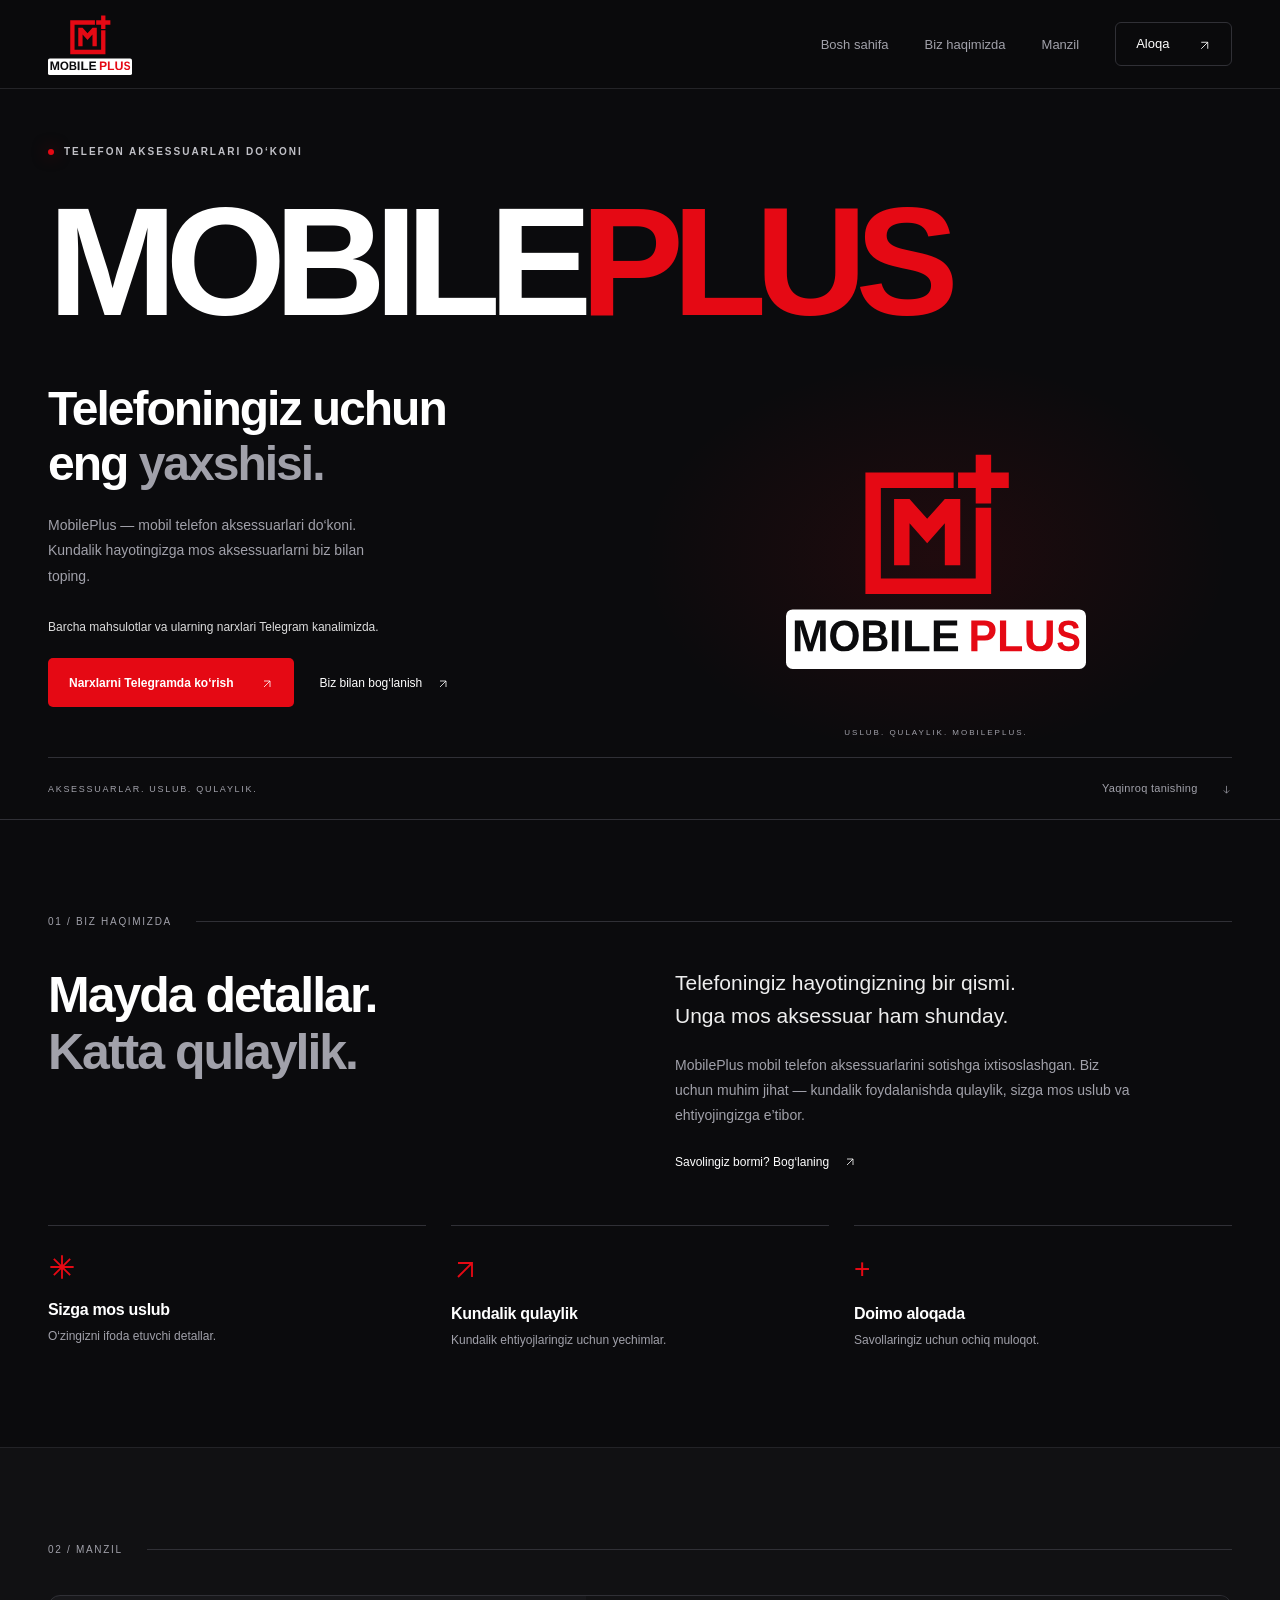
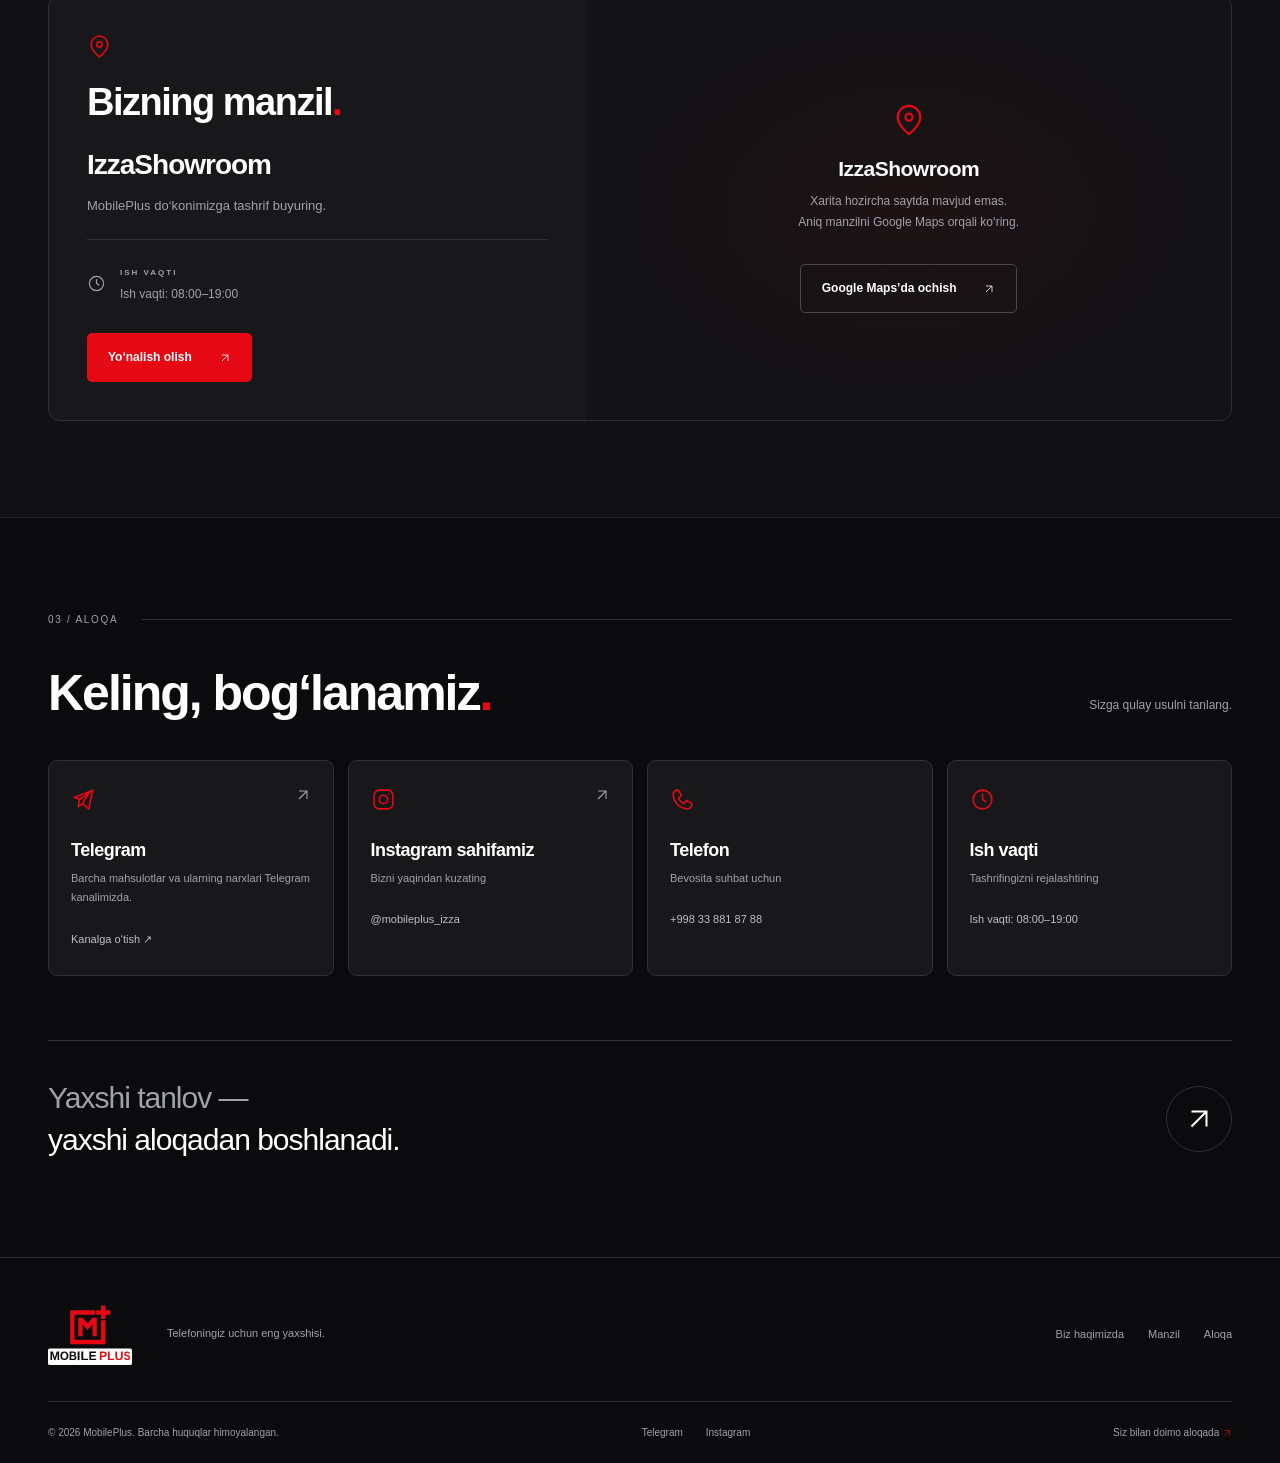
==== commit c2892c9f: "Add verified IzzaShowroom directions and responsive location section" ====
--- a/index.html
+++ b/index.html
@@ -44,9 +44,22 @@
     </section>
     <section id="manzil" class="section location-section reveal"><div class="container">
       <div class="section-label"><span>02 / MANZIL</span><span class="line"></span></div>
-      <div class="section-heading"><h2>Bizning manzil<span class="red">.</span></h2><p>Yaqinroq keling. Yaqindan tanishing.</p></div>
-      <div class="location-card"><div class="location-info"><span class="icon" data-icon="pin"></span><span class="small-label">MOBILEPLUS DO‘KONI</span><h3>Sizni kutamiz.</h3><p data-address>Izza ShowRoom</p><div class="hours-inline"><span class="icon" data-icon="clock"></span><div><span class="small-label">ISH VAQTI</span><p data-hours>Ish vaqti: 08:00–19:00</p></div></div><a class="button outline" data-map>Xaritada ko‘rish <span aria-hidden="true">↗</span></a></div>
-      <div class="map-art"><div class="map-grid" aria-hidden="true"></div><div class="map-road road-one" aria-hidden="true"></div><div class="map-road road-two" aria-hidden="true"></div><div class="map-marker" aria-hidden="true">+</div><div class="map-caption"><strong>MOBILEPLUS</strong><span data-map-caption>Aniq joylashuv tez orada</span></div><span class="map-note">Sxematik tasvir</span></div></div>
+      <div class="location-card">
+        <div class="location-info">
+          <span class="icon" data-icon="pin"></span>
+          <h2>Bizning manzil<span class="red">.</span></h2>
+          <h3 data-address>IzzaShowroom</h3>
+          <p>MobilePlus do‘konimizga tashrif buyuring.</p>
+          <div class="hours-inline"><span class="icon" data-icon="clock"></span><div><span class="small-label">ISH VAQTI</span><p data-hours>Ish vaqti: 08:00–19:00</p></div></div>
+          <a class="button primary" data-map href="https://maps.app.goo.gl/FtAkeCJAVcU43v4T7" target="_blank" rel="noopener noreferrer">Yo‘nalish olish <span aria-hidden="true">↗</span></a>
+        </div>
+        <div class="map-art map-unavailable">
+          <span class="map-placeholder-icon icon" data-icon="pin"></span>
+          <h3>IzzaShowroom</h3>
+          <p>Xarita hozircha saytda mavjud emas.<br>Aniq manzilni Google Maps orqali ko‘ring.</p>
+          <a class="button outline" data-map href="https://maps.app.goo.gl/FtAkeCJAVcU43v4T7" target="_blank" rel="noopener noreferrer">Google Maps’da ochish <span aria-hidden="true">↗</span></a>
+        </div>
+      </div>
     </div></section>
     <section id="aloqa" class="section contact container reveal">
       <div class="section-label"><span>03 / ALOQA</span><span class="line"></span></div>
--- a/styles.css
+++ b/styles.css
@@ -25,3 +25,15 @@
 .official-art .art-label{color:var(--muted);right:auto;bottom:20px}
 @media(max-width:640px){.brand-vector{width:72px}.official-vector{width:250px}.official-art{min-height:290px}.footer-top .logo{width:auto}}
 @media(prefers-reduced-motion:reduce){.official-vector{animation:none;transform:none}}
+
+/* Verified directions stay available while the exact embed is unconfigured. */
+.location-info>h2{font-size:38px;margin-top:22px;letter-spacing:-1.5px}
+.location-info>h3{margin-top:24px}
+.location-info>.primary{margin-top:6px}
+.map-unavailable{padding:36px;text-align:center;gap:0;background:radial-gradient(ellipse at center,#e509140c,transparent 70%),#131315}
+.map-placeholder-icon{width:34px;height:34px;margin-bottom:20px}
+.map-unavailable h3{font-size:21px;letter-spacing:-.5px;margin:0 0 10px}
+.map-unavailable p{font-size:12px;margin:0 0 24px}
+.map-art{min-height:420px}
+.map-frame{border-radius:0 11px 11px 0}
+@media(max-width:640px){.location-info>h2{font-size:32px}.map-art{min-height:320px}.map-unavailable{padding:30px 20px}.map-frame{border-radius:0 0 11px 11px}}
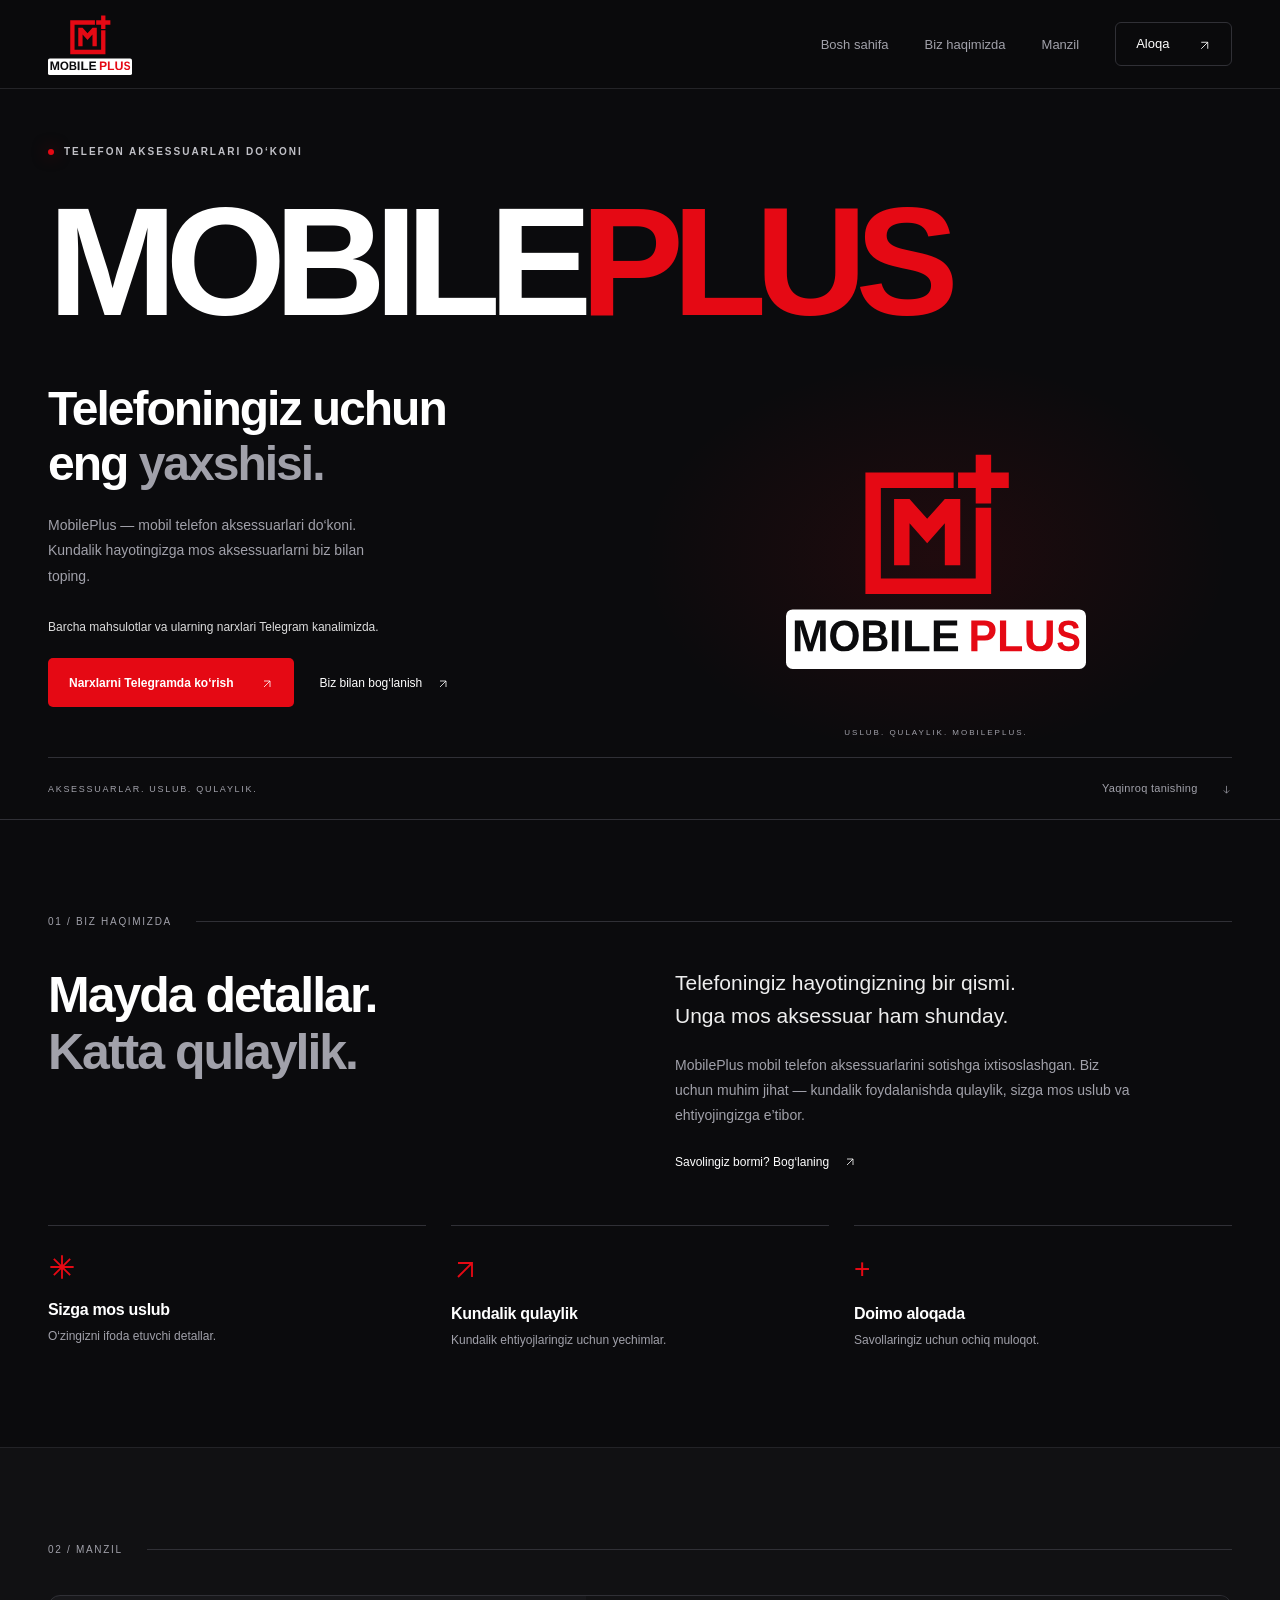
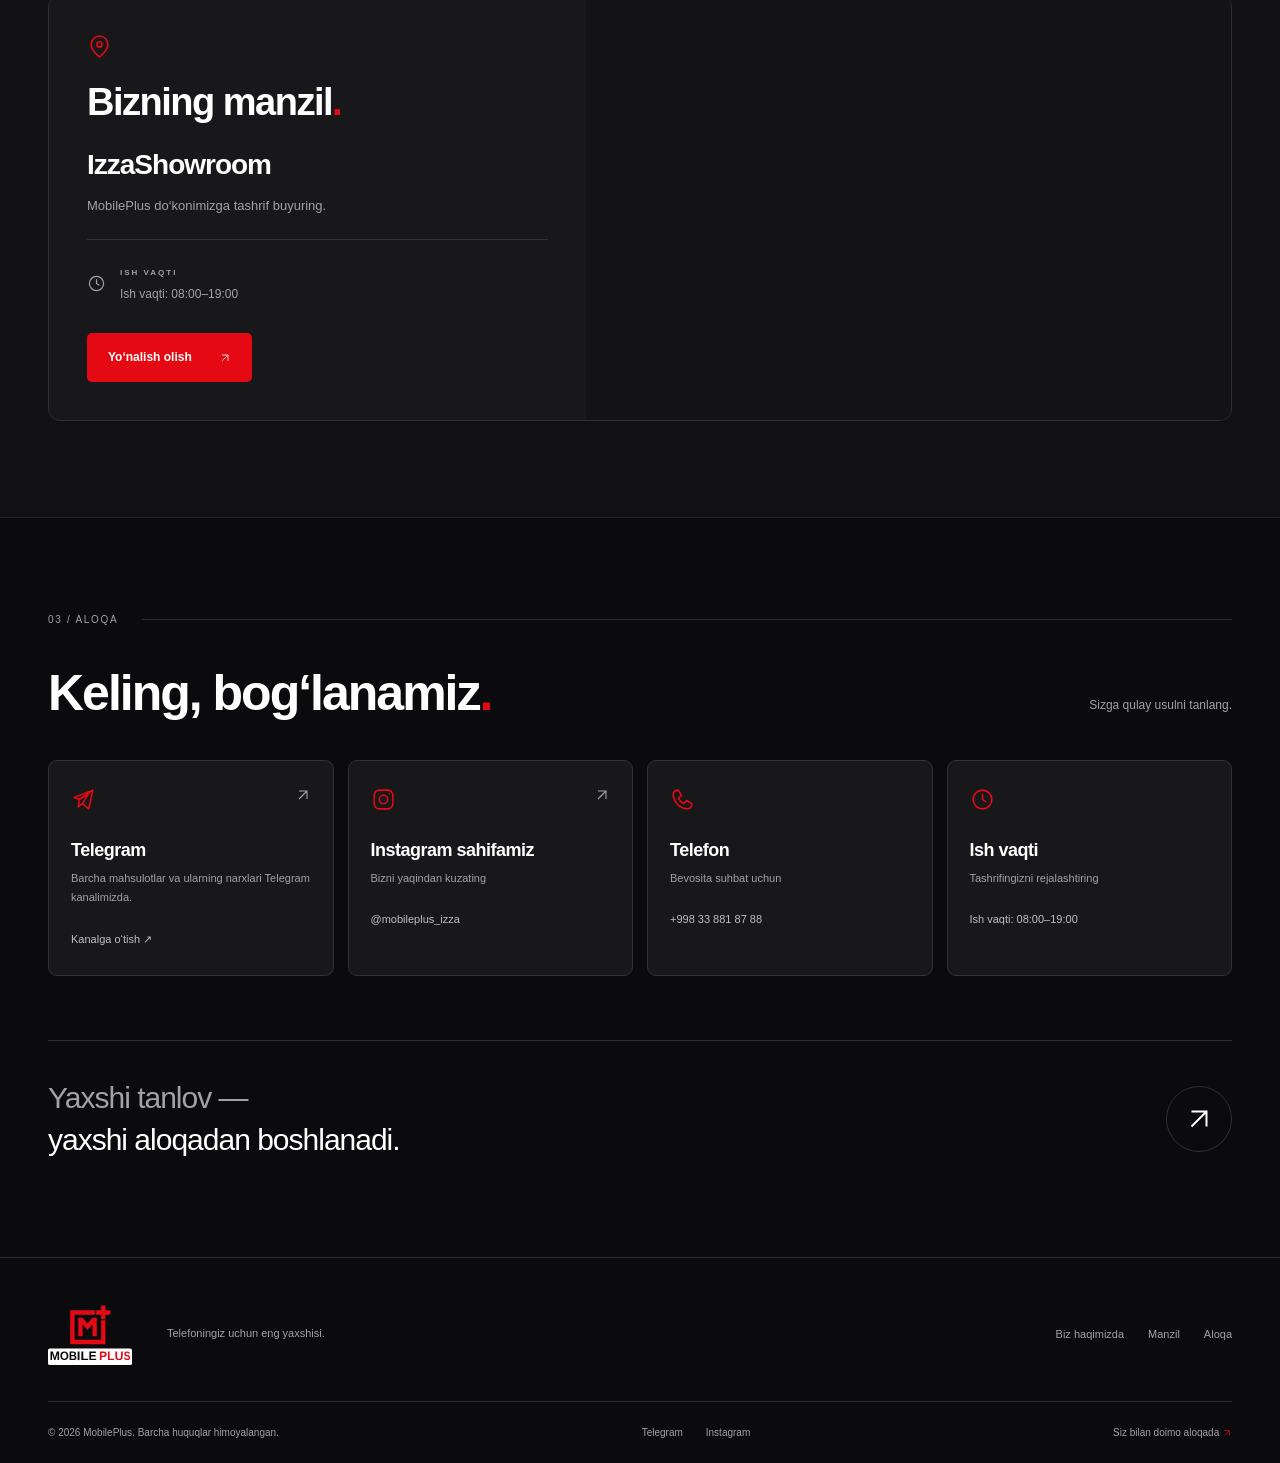
==== commit 3aa6ef21: "Render official IzzaShowroom Google Maps iframe in HTML by default" ====
--- a/index.html
+++ b/index.html
@@ -53,11 +53,8 @@
           <div class="hours-inline"><span class="icon" data-icon="clock"></span><div><span class="small-label">ISH VAQTI</span><p data-hours>Ish vaqti: 08:00–19:00</p></div></div>
           <a class="button primary" data-map href="https://maps.app.goo.gl/FtAkeCJAVcU43v4T7" target="_blank" rel="noopener noreferrer">Yo‘nalish olish <span aria-hidden="true">↗</span></a>
         </div>
-        <div class="map-art map-unavailable">
-          <span class="map-placeholder-icon icon" data-icon="pin"></span>
-          <h3>IzzaShowroom</h3>
-          <p>Xarita hozircha saytda mavjud emas.<br>Aniq manzilni Google Maps orqali ko‘ring.</p>
-          <a class="button outline" data-map href="https://maps.app.goo.gl/FtAkeCJAVcU43v4T7" target="_blank" rel="noopener noreferrer">Google Maps’da ochish <span aria-hidden="true">↗</span></a>
+        <div class="map-art has-map">
+          <iframe class="map-frame" src="https://www.google.com/maps/embed?pb=!1m18!1m12!1m3!1d191900.4812298137!2d68.84339849453126!3d41.2774182!2m3!1f0!2f0!3f0!3m2!1i1024!2i768!4f13.1!3m3!1m2!1s0x38ae89857a3c969f%3A0x670438a2106ed66!2sIZZA%20BUILDING!5e0!3m2!1sen!2s!4v1794246201446!5m2!1sen!2s" title="IzzaShowroom — Google Maps xaritasi" width="600" height="450" style="border:0" loading="lazy" allowfullscreen referrerpolicy="no-referrer-when-downgrade"></iframe>
         </div>
       </div>
     </div></section>
